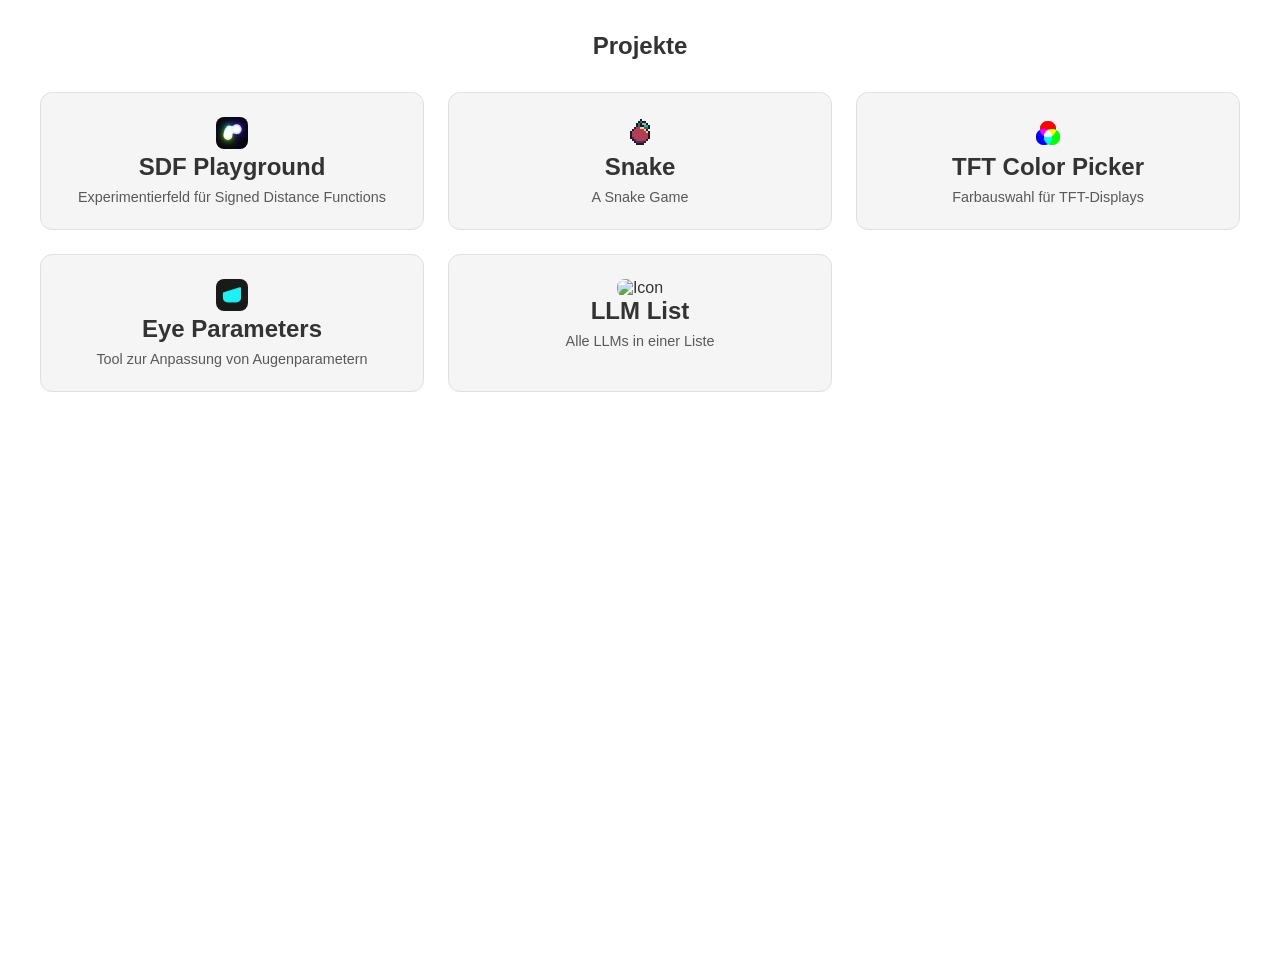
==== index.html @ f5527158 "changed menu order" ====
<!DOCTYPE html>
<html lang="de">

<head>
    <meta charset="UTF-8">
    <meta name="viewport" content="width=device-width, initial-scale=1.0">
    <meta name="color-scheme" content="light dark">
    <link rel="stylesheet" href="../style.css">
    <link rel="icon" type="image/png" href="../icons/sdf.webp" />
    <title>Projekte</title>
</head>

<body>
    <header>
        <h1>Projekte</h1>
    </header>

    <div class="card-container">
        <a href="sdf_playground/" class="project-card">
            <img src="../icons/sdf.webp" alt="Icon">
            <h2>SDF Playground</h2>
            <p>Experimentierfeld für Signed Distance Functions</p>
        </a>

        <a href="snake/" class="project-card">
            <img src="../icons/snake.webp" alt="Icon">
            <h2>Snake</h2>
            <p>A Snake Game</p>
        </a>

        <a href="tft_colorpicker/" class="project-card">
            <img src="../icons/tft.webp" alt="Icon">
            <h2>TFT Color Picker</h2>
            <p>Farbauswahl für TFT-Displays</p>
        </a>

        <a href="eye_params/" class="project-card">
            <img src="../icons/eye.webp" alt="Icon">
            <h2>Eye Parameters</h2>
            <p>Tool zur Anpassung von Augenparametern</p>
        </a>

        <a href="llmlist/" class="project-card">
            <img src="https://www.google.com/s2/favicons?sz=32&domain=chatgpt.com" alt="Icon">
            <h2>LLM List</h2>
            <p>Alle LLMs in einer Liste</p>
        </a>
    </div>

    <footer>
        <p></p>
    </footer>
</body>

</html>
---- style.css ----
:root {
    --bg-color: light-dark(#ffffff, #121212);
    --text-color: light-dark(#333333, #e0e0e0);
    --card-bg: light-dark(#f5f5f5, #1e1e1e);
    --card-border: light-dark(#e0e0e0, #333333);
    --border-color: light-dark(#e0e0e0, #404040);
    --hover-bg: light-dark(#e8e8e8, #2d2d2d);
    --thumb-color: light-dark(#ffffff, #202020);
    --shadow: light-dark(rgba(0, 0, 0, 0.1), rgba(0, 0, 0, 0.3));
}

body {
    background-color: var(--bg-color);
    font-family: 'Segoe UI', Tahoma, Geneva, Verdana, sans-serif;
    color: var(--text-color);
    margin: 0;
    padding: 2rem;
    transition: background-color 0.3s, color 0.3s;
    min-height: 100vh;
    touch-action: manipulation;
}

header {
    text-align: center;
    margin-bottom: 2rem;
}

footer {
    text-align: center;
    margin-top: 3rem;
    opacity: 0.7;
    font-size: 0.9rem;
}

h1 {
    font-size: 1.5em;
    margin-top: 0;
    margin-bottom: 20px;
    text-align: center;
    color: var(--text-color);
}

a {
    color: var(--text-color);
    text-decoration: none;
    border-bottom: 1px solid transparent;
    transition: border-color 0.3s;
}

.container {
    max-width: 100%;
    margin: 0 auto;
    background-color: var(--card-bg);
    padding: 16px;
    border: 1px solid var(--border-color);
    border-radius: 12px;
    box-shadow: 0 10px 20px var(--shadow);
    box-sizing: border-box;
}

.card-container {
    display: grid;
    grid-template-columns: repeat(auto-fit, minmax(300px, 1fr));
    gap: 1.5rem;
    max-width: 1200px;
    margin: 0 auto;
}

@media (width < 1024px) {
    .card-container {
        grid-template-columns: auto auto;
    }
}

@media (max-width: 600px) {
    .card-container {
        grid-template-columns: auto;
    }
}

.project-card {
    background-color: var(--card-bg);
    border: 1px solid var(--card-border);
    border-radius: 12px;
    padding: 1.5rem;
    text-align: center;
    transition: transform 0.2s, box-shadow 0.2s, background-color 0.3s;
    text-decoration: none;
    color: inherit;
    display: block;
}

.project-card:hover {
    transform: translateY(-5px);
    box-shadow: 0 10px 20px var(--shadow);
    background-color: var(--hover-bg);
}

.project-card h2 {
    margin: 0 0 0.5rem;
    font-size: 1.5rem;
}

.project-card p {
    margin: 0;
    opacity: 0.8;
    font-size: 0.9rem;
}

.project-card img {
    border-radius: 8px;
}

input[type="range"] {
    background: var(--border-color);
    min-width: 100px;
    flex: 1;
    height: 8px;
    -webkit-appearance: none;
    appearance: none;
    background: var(--bg-color);
    border-radius: 8px;
    outline: none;
    border: 2px solid var(--border-color);
}

input[type="range"]::-webkit-slider-thumb {
    cursor: pointer;
    touch-action: manipulation;
    -webkit-appearance: none;
    appearance: none;
    width: 20px;
    height: 20px;
    border-radius: 50%;
    background: var(--thumb-color);
    border: 2px solid var(--border-color);
    box-shadow: 2px 2px 5px var(--shadow);
}

input[type="range"]::-moz-range-thumb {
    cursor: pointer;
    touch-action: manipulation;
    -webkit-appearance: none;
    appearance: none;
    width: 20px;
    height: 20px;
    border-radius: 50%;
    background: var(--thumb-color);
    ;
    border: 2px solid var(--border-color);
    box-shadow: 2px 2px 5px var(--shadow);
}

@media (min-width: 600px) {
    .container {
        max-width: 500px;
    }

    canvas {
        max-height: 400px;
    }
}
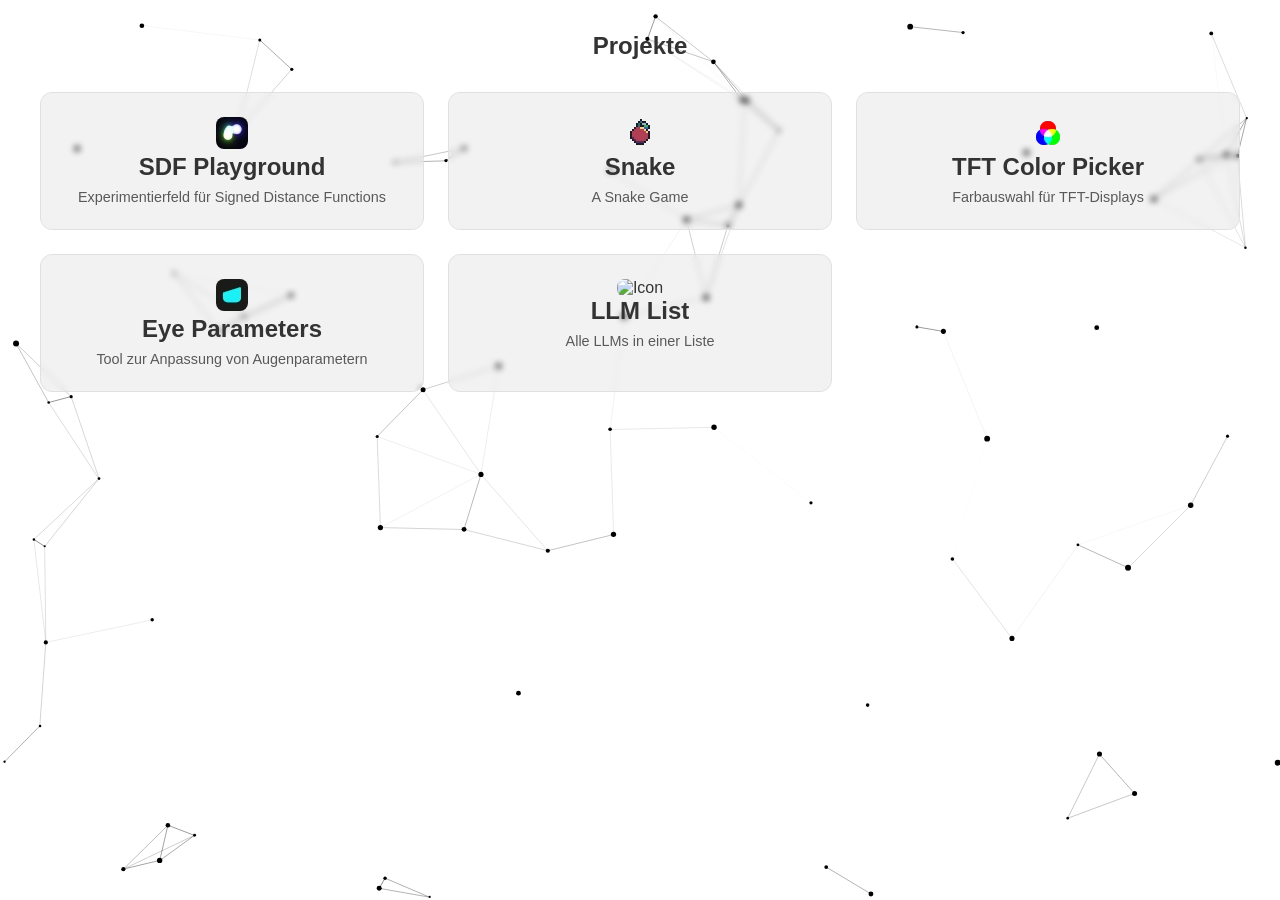
==== commit b813dd4d: "added bg effect" ====
--- a/index.html
+++ b/index.html
@@ -7,14 +7,25 @@
     <meta name="color-scheme" content="light dark">
     <link rel="stylesheet" href="../style.css">
     <link rel="icon" type="image/png" href="../icons/sdf.webp" />
+    <style>
+        #particleCanvas {
+            position: fixed;
+            top: 0;
+            left: 0;
+            width: 100%;
+            height: 100%;
+            z-index: -1;
+            background-color: var(--bg-color);
+        }
+    </style>
     <title>Projekte</title>
 </head>
 
 <body>
+    <canvas id="particleCanvas"></canvas>
     <header>
         <h1>Projekte</h1>
     </header>
-
     <div class="card-container">
         <a href="sdf_playground/" class="project-card">
             <img src="../icons/sdf.webp" alt="Icon">
@@ -50,6 +61,116 @@
     <footer>
         <p></p>
     </footer>
+    <script>
+        const canvas = document.getElementById('particleCanvas');
+        const ctx = canvas.getContext('2d');
+
+        let particleColor = '';
+        let lineColor = '';
+
+        let particles = [];
+        let particleCount = 80; // Anzahl der Partikel (höher = rechenintensiver)
+        let connectionDistance = 128; // Max. Distanz für Linien
+
+        function onMobile() {
+            if (window.matchMedia("(max-width: 1024px)").matches) {
+                particleCount = 30; // Weniger Partikel auf Mobilgeräten
+                /* connectionDistance = 64; */
+            }
+        }
+
+        onMobile();
+
+        // Canvas an Fenstergröße anpassen
+        function resize() {
+            canvas.width = window.innerWidth;
+            canvas.height = window.innerHeight;
+            onMobile();
+        }
+
+        window.addEventListener('resize', resize);
+        resize();
+
+        function updateColor() {
+            particleColor = getComputedStyle(document.body).getPropertyValue('--particle-color').trim();
+        }
+
+        updateColor();
+
+        const colorSchemeMQL = window.matchMedia('(prefers-color-scheme: dark)');
+        colorSchemeMQL.addEventListener('change', updateColor);
+
+        class Particle {
+            constructor() {
+                this.reset();
+            }
+
+            reset() {
+                this.x = Math.random() * canvas.width;
+                this.y = Math.random() * canvas.height;
+                this.vx = (Math.random() - 0.5) * 0.5; // Geschwindigkeit X
+                this.vy = (Math.random() - 0.5) * 0.5; // Geschwindigkeit Y
+                this.size = Math.random() * 2 + 1;
+            }
+
+            update() {
+                this.x += this.vx;
+                this.y += this.vy;
+
+                // Wenn Partikel Rand verlässt, auf der anderen Seite wieder rein
+                if (this.x < 0 || this.x > canvas.width) this.vx *= -1;
+                if (this.y < 0 || this.y > canvas.height) this.vy *= -1;
+            }
+
+            draw() {
+                ctx.beginPath();
+                ctx.arc(this.x, this.y, this.size, 0, Math.PI * 2);
+                ctx.fillStyle = particleColor;
+                ctx.fill();
+            }
+        }
+
+        // Initialisierung
+        function init() {
+            particles = [];
+            for (let i = 0; i < particleCount; i++) {
+                particles.push(new Particle());
+            }
+        }
+
+        function animate() {
+            ctx.clearRect(0, 0, canvas.width, canvas.height);
+
+            for (let i = 0; i < particles.length; i++) {
+                particles[i].update();
+
+                // Linien zwischen Partikeln zeichnen
+                for (let j = i + 1; j < particles.length; j++) {
+                    const dx = particles[i].x - particles[j].x;
+                    const dy = particles[i].y - particles[j].y;
+                    const distance = Math.sqrt(dx * dx + dy * dy);
+
+                    if (distance < connectionDistance) {
+                        ctx.beginPath();
+                        /* ctx.strokeStyle = `rgba(255, 255, 255, ${1 - distance / connectionDistance})`; */
+                        ctx.strokeStyle = particleColor;
+                        ctx.globalAlpha = (1 - distance / connectionDistance);
+                        particleColor[3] = `${1 - distance / connectionDistance})`;
+                        ctx.lineWidth = 0.5;
+                        ctx.moveTo(particles[i].x, particles[i].y);
+                        ctx.lineTo(particles[j].x, particles[j].y);
+                        ctx.stroke();
+                    }
+                }
+                ctx.globalAlpha = 1.0;
+                particles[i].draw();
+            }
+            requestAnimationFrame(animate);
+        }
+
+        init();
+        animate();
+    </script>
 </body>
 
 </html>
--- a/style.css
+++ b/style.css
@@ -1,12 +1,13 @@
 :root {
     --bg-color: light-dark(#ffffff, #121212);
     --text-color: light-dark(#333333, #e0e0e0);
-    --card-bg: light-dark(#f5f5f5, #1e1e1e);
+    --card-bg: light-dark(rgba(0, 0, 0, 0.05), rgba(255, 255, 255, 0.05));
     --card-border: light-dark(#e0e0e0, #333333);
     --border-color: light-dark(#e0e0e0, #404040);
     --hover-bg: light-dark(#e8e8e8, #2d2d2d);
     --thumb-color: light-dark(#ffffff, #202020);
     --shadow: light-dark(rgba(0, 0, 0, 0.1), rgba(0, 0, 0, 0.3));
+    --particle-color: light-dark(rgba(80, 80, 80, 1.0), rgba(150, 150, 150, 1.0));
 }
 
 body {
@@ -16,7 +17,6 @@
     margin: 0;
     padding: 2rem;
     transition: background-color 0.3s, color 0.3s;
-    min-height: 100vh;
     touch-action: manipulation;
 }
 
@@ -88,6 +88,8 @@
     text-decoration: none;
     color: inherit;
     display: block;
+    backdrop-filter: blur(3px);
+    -webkit-backdrop-filter: blur(3px);
 }
 
 .project-card:hover {
@@ -156,7 +158,7 @@
         max-width: 500px;
     }
 
-    canvas {
+    .cv {
         max-height: 400px;
     }
 }
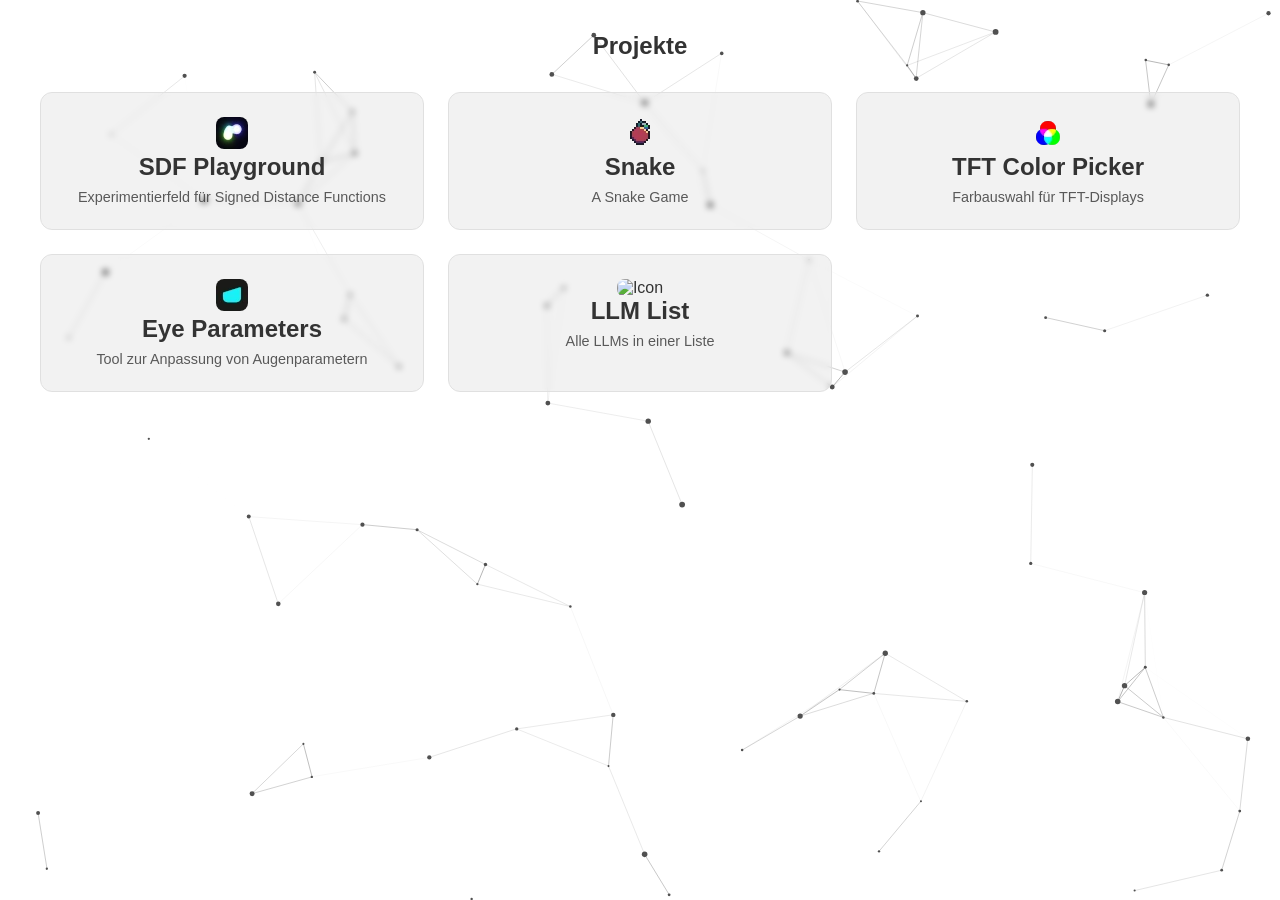
==== commit 19a618a8: "added some accessibility support" ====
--- a/index.html
+++ b/index.html
@@ -65,6 +65,9 @@
         const canvas = document.getElementById('particleCanvas');
         const ctx = canvas.getContext('2d');
 
+        let animationId;
+        const motionMQL = window.matchMedia('(prefers-reduced-motion: reduce)');
+
         let particleColor = '';
         let lineColor = '';
 
@@ -72,33 +75,7 @@
         let particleCount = 80; // Anzahl der Partikel (höher = rechenintensiver)
         let connectionDistance = 128; // Max. Distanz für Linien
 
-        function onMobile() {
-            if (window.matchMedia("(max-width: 1024px)").matches) {
-                particleCount = 30; // Weniger Partikel auf Mobilgeräten
-                /* connectionDistance = 64; */
-            }
-        }
-
-        onMobile();
-
-        // Canvas an Fenstergröße anpassen
-        function resize() {
-            canvas.width = window.innerWidth;
-            canvas.height = window.innerHeight;
-            onMobile();
-        }
-
-        window.addEventListener('resize', resize);
-        resize();
-
-        function updateColor() {
-            particleColor = getComputedStyle(document.body).getPropertyValue('--particle-color').trim();
-        }
-
-        updateColor();
-
         const colorSchemeMQL = window.matchMedia('(prefers-color-scheme: dark)');
-        colorSchemeMQL.addEventListener('change', updateColor);
 
         class Particle {
             constructor() {
@@ -138,7 +115,39 @@
             }
         }
 
+        // Canvas an Fenstergröße anpassen
+        function resize() {
+            canvas.width = window.innerWidth;
+            canvas.height = window.innerHeight;
+            onMobile();
+            if (motionMQL.matches) {
+                animate();
+            }
+        }
+
+        window.addEventListener('resize', resize);
+
+        function onMobile() {
+            if (window.matchMedia("(max-width: 1024px)").matches) {
+                particleCount = 30; // Weniger Partikel auf Mobilgeräten
+                /* connectionDistance = 64; */
+            }
+        }
+
+        function updateColor() {
+            if (colorSchemeMQL.matches) {
+                particleColor = '#969696';
+            } else
+                particleColor = '#505050';
+            /* particleColor = getComputedStyle(document.body).getPropertyValue('--particle-color').trim(); */
+        }
+
+        colorSchemeMQL.addEventListener('change', updateColor);
+
+        motionMQL.addEventListener('change', animate);
+
         function animate() {
+
             ctx.clearRect(0, 0, canvas.width, canvas.height);
 
             for (let i = 0; i < particles.length; i++) {
@@ -152,10 +161,8 @@
 
                     if (distance < connectionDistance) {
                         ctx.beginPath();
-                        /* ctx.strokeStyle = `rgba(255, 255, 255, ${1 - distance / connectionDistance})`; */
                         ctx.strokeStyle = particleColor;
                         ctx.globalAlpha = (1 - distance / connectionDistance);
-                        particleColor[3] = `${1 - distance / connectionDistance})`;
                         ctx.lineWidth = 0.5;
                         ctx.moveTo(particles[i].x, particles[i].y);
                         ctx.lineTo(particles[j].x, particles[j].y);
@@ -165,9 +172,18 @@
                 ctx.globalAlpha = 1.0;
                 particles[i].draw();
             }
+
+            if (motionMQL.matches) {
+                cancelAnimationFrame(animationId);
+                return;
+            }
+
             requestAnimationFrame(animate);
         }
 
+        resize();
+        onMobile();
+        updateColor();
         init();
         animate();
     </script>
--- a/style.css
+++ b/style.css
@@ -2,6 +2,7 @@
     --bg-color: light-dark(#ffffff, #121212);
     --text-color: light-dark(#333333, #e0e0e0);
     --card-bg: light-dark(rgba(0, 0, 0, 0.05), rgba(255, 255, 255, 0.05));
+    --card-bg-solid: light-dark(#f5f5f5, #1e1e1e);
     --card-border: light-dark(#e0e0e0, #333333);
     --border-color: light-dark(#e0e0e0, #404040);
     --hover-bg: light-dark(#e8e8e8, #2d2d2d);
@@ -64,18 +65,6 @@
     gap: 1.5rem;
     max-width: 1200px;
     margin: 0 auto;
-}
-
-@media (width < 1024px) {
-    .card-container {
-        grid-template-columns: auto auto;
-    }
-}
-
-@media (max-width: 600px) {
-    .card-container {
-        grid-template-columns: auto;
-    }
 }
 
 .project-card {
@@ -153,6 +142,18 @@
     box-shadow: 2px 2px 5px var(--shadow);
 }
 
+@media (max-width: 1024px) {
+    .card-container {
+        grid-template-columns: auto auto;
+    }
+}
+
+@media (max-width: 600px) {
+    .card-container {
+        grid-template-columns: auto;
+    }
+}
+
 @media (min-width: 600px) {
     .container {
         max-width: 500px;
@@ -161,4 +162,12 @@
     .cv {
         max-height: 400px;
     }
+}
+
+@media (prefers-reduced-transparency: reduce) {
+  .project-card {
+    background-color: var(--card-bg-solid) !important;
+    backdrop-filter: none !important;
+    -webkit-backdrop-filter: none !important;
+  }
 }
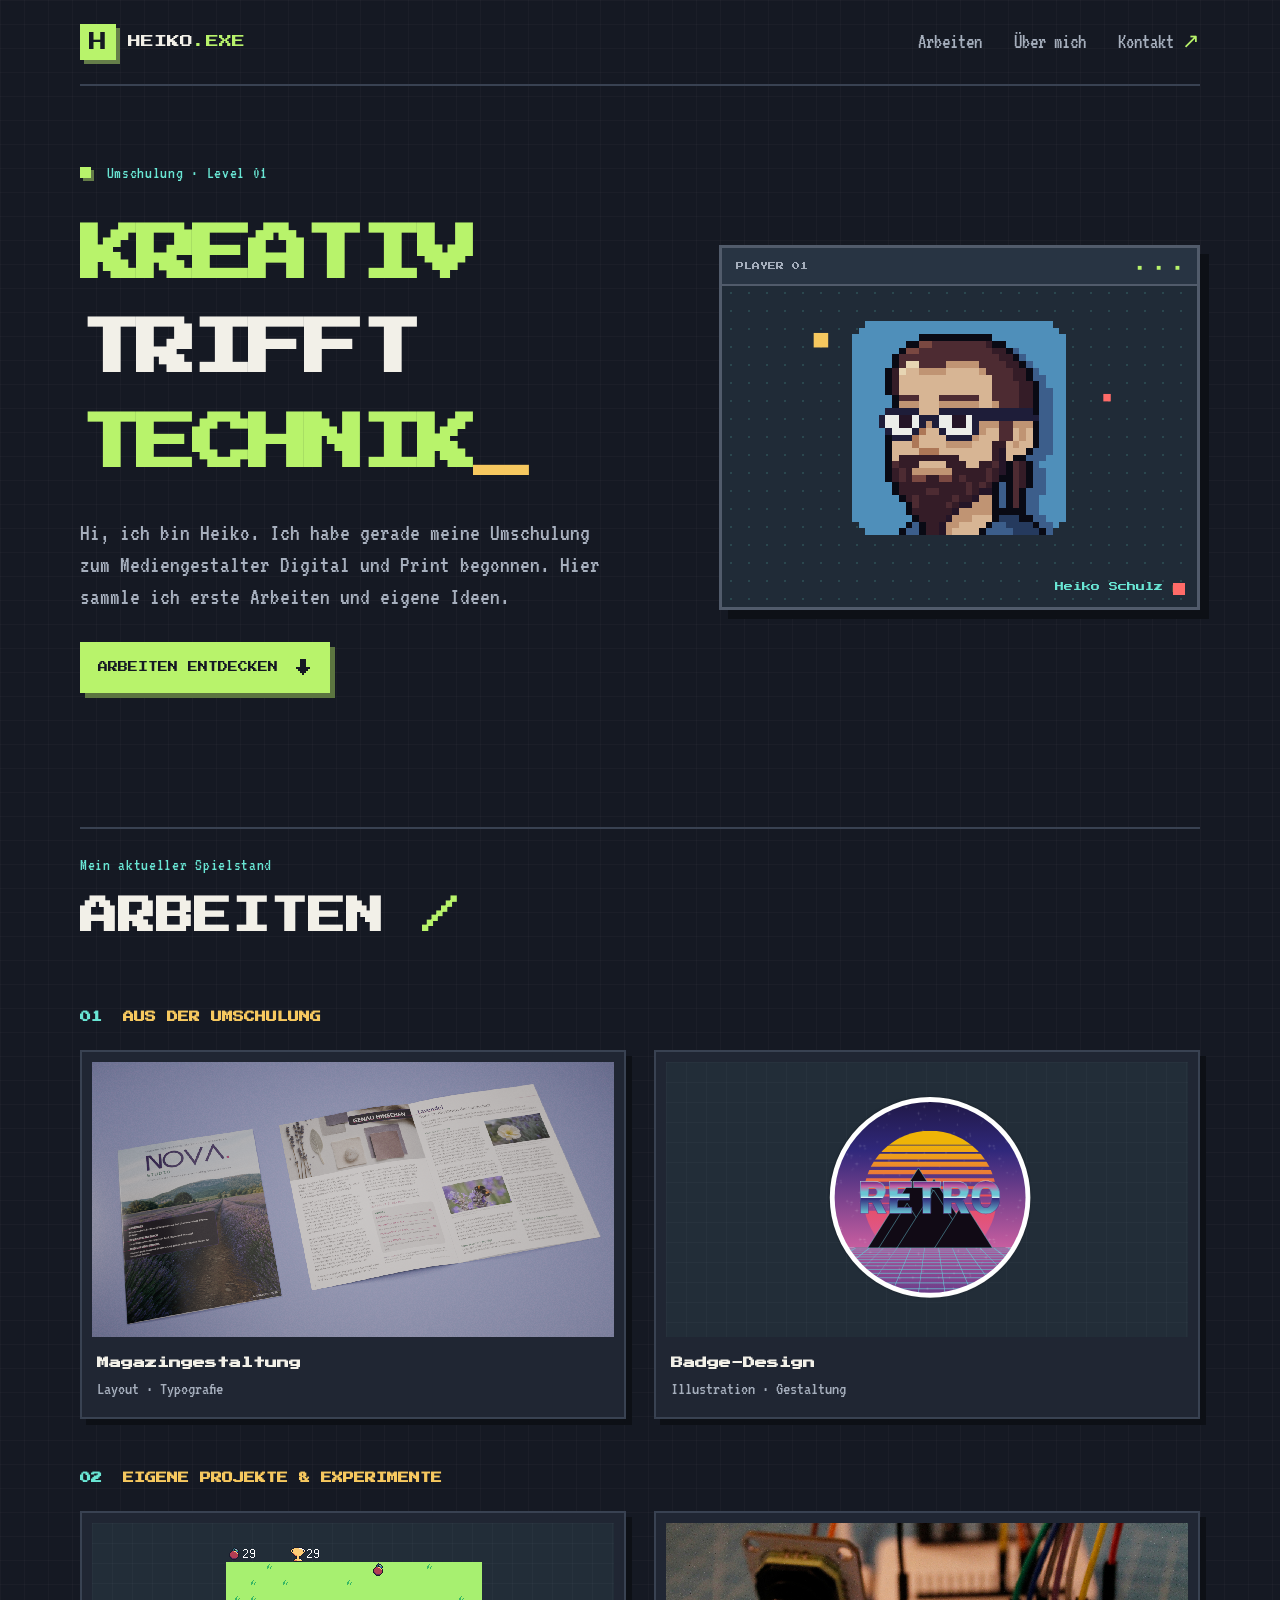
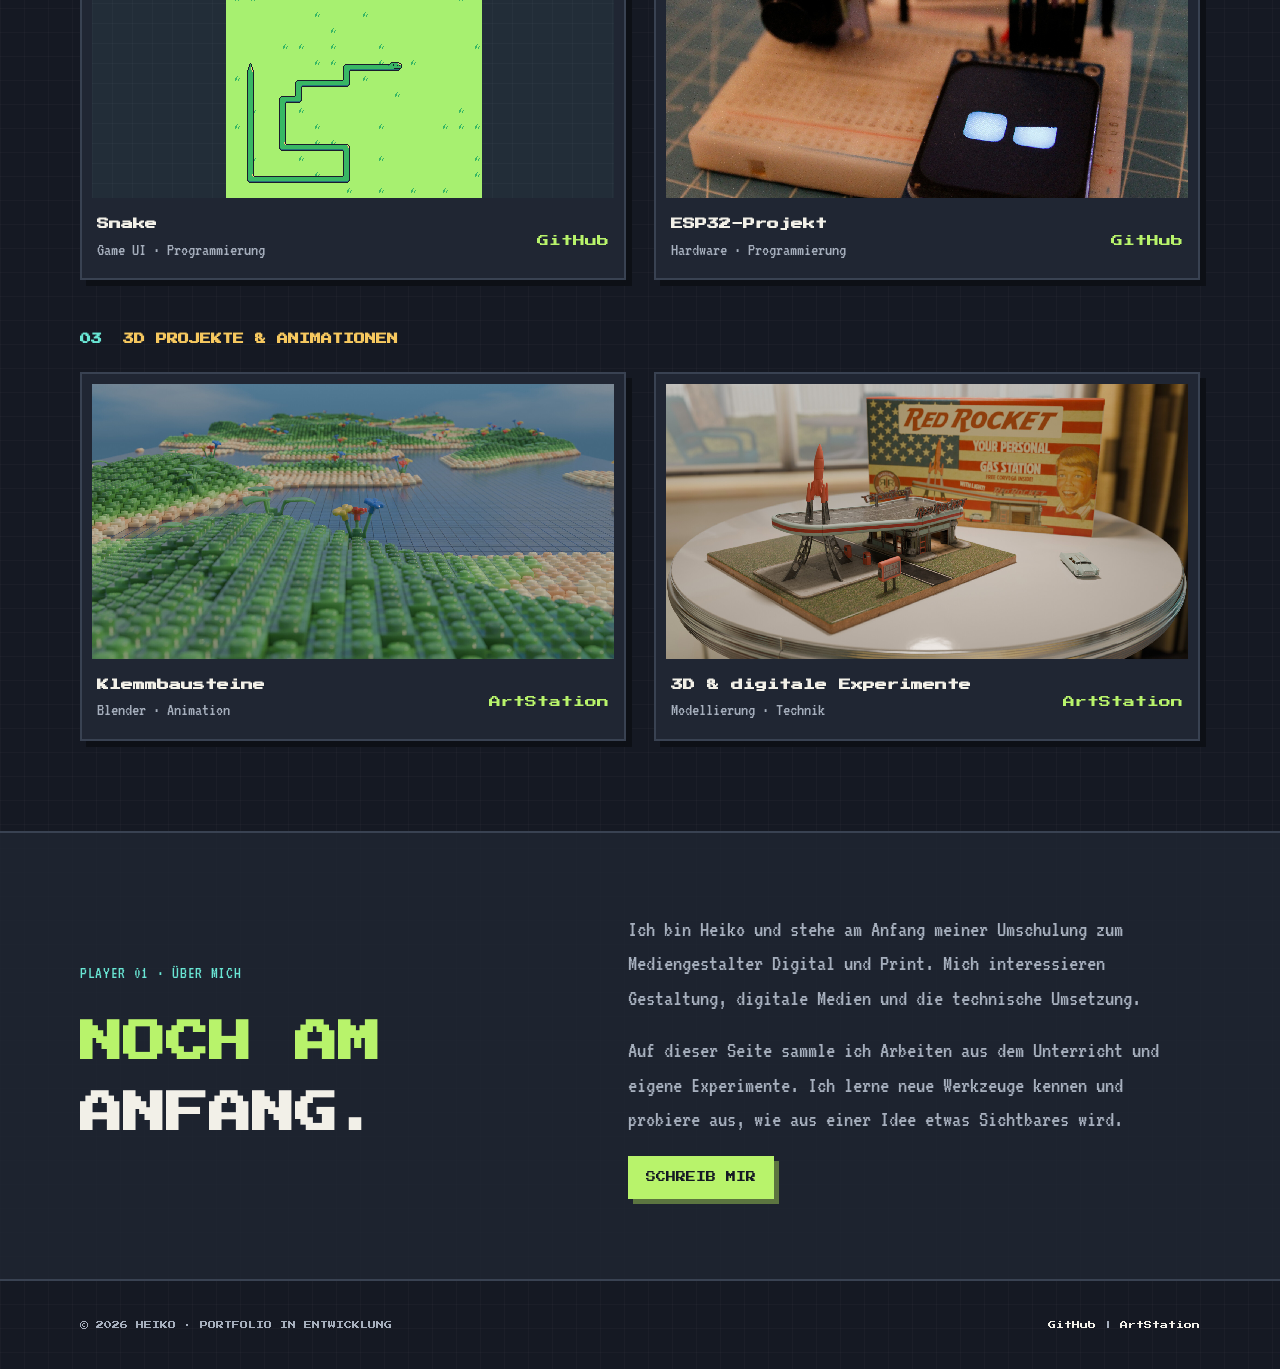
==== commit b2ca79d1: "added Portfolio, moved projects" ====
--- a/index.html
+++ b/index.html
@@ -1,192 +1,174 @@
-<!DOCTYPE html>
-<html lang="de">
-
-<head>
-    <meta charset="UTF-8">
-    <meta name="viewport" content="width=device-width, initial-scale=1.0">
-    <meta name="color-scheme" content="light dark">
-    <link rel="stylesheet" href="../style.css">
-    <link rel="icon" type="image/png" href="../icons/sdf.webp" />
-    <style>
-        #particleCanvas {
-            position: fixed;
-            top: 0;
-            left: 0;
-            width: 100%;
-            height: 100%;
-            z-index: -1;
-            background-color: var(--bg-color);
-        }
-    </style>
-    <title>Projekte</title>
-</head>
-
-<body>
-    <canvas id="particleCanvas"></canvas>
-    <header>
-        <h1>Projekte</h1>
-    </header>
-    <div class="card-container">
-        <a href="sdf_playground/" class="project-card">
-            <img src="../icons/sdf.webp" alt="Icon">
-            <h2>SDF Playground</h2>
-            <p>Experimentierfeld für Signed Distance Functions</p>
-        </a>
-
-        <a href="snake/" class="project-card">
-            <img src="../icons/snake.webp" alt="Icon">
-            <h2>Snake</h2>
-            <p>A Snake Game</p>
-        </a>
-
-        <a href="tft_colorpicker/" class="project-card">
-            <img src="../icons/tft.webp" alt="Icon">
-            <h2>TFT Color Picker</h2>
-            <p>Farbauswahl für TFT-Displays</p>
-        </a>
-
-        <a href="eye_params/" class="project-card">
-            <img src="../icons/eye.webp" alt="Icon">
-            <h2>Eye Parameters</h2>
-            <p>Tool zur Anpassung von Augenparametern</p>
-        </a>
-
-        <a href="llmlist/" class="project-card">
-            <img src="https://www.google.com/s2/favicons?sz=32&domain=chatgpt.com" alt="Icon">
-            <h2>LLM List</h2>
-            <p>Alle LLMs in einer Liste</p>
-        </a>
-    </div>
-
-    <footer>
-        <p></p>
-    </footer>
-    <script>
-        const canvas = document.getElementById('particleCanvas');
-        const ctx = canvas.getContext('2d');
-
-        let animationId;
-        const motionMQL = window.matchMedia('(prefers-reduced-motion: reduce)');
-
-        let particleColor = '';
-        let lineColor = '';
-
-        let particles = [];
-        let particleCount = 80; // Anzahl der Partikel (höher = rechenintensiver)
-        let connectionDistance = 128; // Max. Distanz für Linien
-
-        const colorSchemeMQL = window.matchMedia('(prefers-color-scheme: dark)');
-
-        class Particle {
-            constructor() {
-                this.reset();
-            }
-
-            reset() {
-                this.x = Math.random() * canvas.width;
-                this.y = Math.random() * canvas.height;
-                this.vx = (Math.random() - 0.5) * 0.5; // Geschwindigkeit X
-                this.vy = (Math.random() - 0.5) * 0.5; // Geschwindigkeit Y
-                this.size = Math.random() * 2 + 1;
-            }
-
-            update() {
-                this.x += this.vx;
-                this.y += this.vy;
-
-                // Wenn Partikel Rand verlässt, auf der anderen Seite wieder rein
-                if (this.x < 0 || this.x > canvas.width) this.vx *= -1;
-                if (this.y < 0 || this.y > canvas.height) this.vy *= -1;
-            }
-
-            draw() {
-                ctx.beginPath();
-                ctx.arc(this.x, this.y, this.size, 0, Math.PI * 2);
-                ctx.fillStyle = particleColor;
-                ctx.fill();
-            }
-        }
-
-        // Initialisierung
-        function init() {
-            particles = [];
-            for (let i = 0; i < particleCount; i++) {
-                particles.push(new Particle());
-            }
-        }
-
-        // Canvas an Fenstergröße anpassen
-        function resize() {
-            canvas.width = window.innerWidth;
-            canvas.height = window.innerHeight;
-            onMobile();
-            if (motionMQL.matches) {
-                animate();
-            }
-        }
-
-        window.addEventListener('resize', resize);
-
-        function onMobile() {
-            if (window.matchMedia("(max-width: 1024px)").matches) {
-                particleCount = 30; // Weniger Partikel auf Mobilgeräten
-                /* connectionDistance = 64; */
-            }
-        }
-
-        function updateColor() {
-            if (colorSchemeMQL.matches) {
-                particleColor = '#969696';
-            } else
-                particleColor = '#505050';
-            /* particleColor = getComputedStyle(document.body).getPropertyValue('--particle-color').trim(); */
-        }
-
-        colorSchemeMQL.addEventListener('change', updateColor);
-
-        motionMQL.addEventListener('change', animate);
-
-        function animate() {
-
-            ctx.clearRect(0, 0, canvas.width, canvas.height);
-
-            for (let i = 0; i < particles.length; i++) {
-                particles[i].update();
-
-                // Linien zwischen Partikeln zeichnen
-                for (let j = i + 1; j < particles.length; j++) {
-                    const dx = particles[i].x - particles[j].x;
-                    const dy = particles[i].y - particles[j].y;
-                    const distance = Math.sqrt(dx * dx + dy * dy);
-
-                    if (distance < connectionDistance) {
-                        ctx.beginPath();
-                        ctx.strokeStyle = particleColor;
-                        ctx.globalAlpha = (1 - distance / connectionDistance);
-                        ctx.lineWidth = 0.5;
-                        ctx.moveTo(particles[i].x, particles[i].y);
-                        ctx.lineTo(particles[j].x, particles[j].y);
-                        ctx.stroke();
-                    }
-                }
-                ctx.globalAlpha = 1.0;
-                particles[i].draw();
-            }
-
-            if (motionMQL.matches) {
-                cancelAnimationFrame(animationId);
-                return;
-            }
-
-            requestAnimationFrame(animate);
-        }
-
-        resize();
-        onMobile();
-        updateColor();
-        init();
-        animate();
-    </script>
-</body>
-
+<!doctype html>
+<html lang="de">
+
+<head>
+    <meta charset="utf-8">
+    <meta name="viewport" content="width=device-width, initial-scale=1">
+    <meta name="theme-color" content="#151923">
+    <meta name="description"
+        content="Heikos Portfolio mit ersten Arbeiten aus der Umschulung zum Mediengestalter und persönlichen Projekten. Gestaltung trifft Technik im Pixelart-Stil.">
+    <title>Heiko — Pixel Portfolio</title>
+    <link rel="stylesheet" href="style.css">
+    <link rel="preconnect" href="https://fonts.googleapis.com">
+    <link rel="preconnect" href="https://fonts.gstatic.com" crossorigin>
+    <link href="https://fonts.googleapis.com/css2?family=Press+Start+2P&family=VT323&display=swap" rel="stylesheet">
+</head>
+
+<body>
+    <header class="site-header">
+        <a class="logo" href="#start" aria-label="Heiko, zum Anfang">
+            <span class="logo-mark" aria-hidden="true">H</span>
+            <span>HEIKO<span class="logo-suffix">.EXE</span></span>
+        </a>
+        <nav class="main-nav" aria-label="Hauptnavigation">
+            <a href="#arbeiten">Arbeiten</a>
+            <a href="#ueber-mich">Über mich</a>
+            <a href="#kontakt">Kontakt <span aria-hidden="true">↗</span></a>
+        </nav>
+    </header>
+
+    <main id="start">
+        <section class="hero wrap">
+            <div class="hero-copy">
+                <p class="eyebrow"><span class="status-dot"></span> Umschulung · Level 01</p>
+                <h1>KREATIV<br><span>TRIFFT</span><br>TECHNIK<span class="cursor">_</span></h1>
+                <p class="hero-intro">Hi, ich bin Heiko. Ich habe gerade meine Umschulung zum Mediengestalter Digital
+                    und Print begonnen. Hier sammle ich erste Arbeiten und eigene Ideen.</p>
+                <a class="button-pixel" href="#arbeiten">ARBEITEN ENTDECKEN <span aria-hidden="true">↓</span></a>
+            </div>
+            <div class="hero-art" aria-label="Pixelgrafik mit einem kleinen grünen Charakter vor einem Retro-Computer"
+                role="img">
+                <div class="screen-top"><span>PLAYER 01</span><span>■ ■ ■</span></div>
+
+                <img src="images/mepix.png">
+                <p class="hero-art-caption">Heiko Schulz <span>▮</span></p>
+                <span class="pixel-spark spark-one" aria-hidden="true">■</span>
+                <span class="pixel-spark spark-two" aria-hidden="true">▪</span>
+            </div>
+        </section>
+
+        <section class="work-section wrap" id="arbeiten">
+            <div class="section-title">
+                <p class="eyebrow">Mein aktueller Spielstand</p>
+                <h2>ARBEITEN<span class="title-mark"> /</span></h2>
+            </div>
+
+            <h3 class="group-label"><span>01</span> AUS DER UMSCHULUNG</h3>
+            <div class="project-grid school-projects">
+                <article class="project-card">
+                    <div class="project-image magazine-image">
+                        <img src="images/mg/Magazine.png" alt="Einblick in die Gestaltung eines Magazins"
+                            loading="lazy">
+                    </div>
+                    <div class="project-info">
+                        <div>
+                            <h4>Magazingestaltung</h4>
+                            <p>Layout · Typografie</p>
+                        </div>
+                        <!-- <span class="pixel-arrow" aria-hidden="true">↗</span> -->
+                    </div>
+                </article>
+                <article class="project-card">
+                    <div class="project-image badge-image pixel-preview">
+                        <img src="images/mg/Badge.svg" alt="Gestalteter Badge mit Bergmotiv" loading="lazy">
+                    </div>
+                    <div class="project-info">
+                        <div>
+                            <h4>Badge-Design</h4>
+                            <p>Illustration · Gestaltung</p>
+                        </div><!-- <span class="pixel-arrow" aria-hidden="true">↗</span> -->
+                    </div>
+                </article>
+            </div>
+
+            <h3 class="group-label personal-label"><span>02</span> EIGENE PROJEKTE & EXPERIMENTE</h3>
+            <div class="project-grid personal-projects">
+                <article class="project-card">
+                    <div class="project-image pixel-preview snake-preview"
+                        aria-label="Pixelgrafik einer Schlange und eines Apfels">
+                        <img src="/images/tech/SnakeGD.png">
+                    </div>
+                    <div class="project-info">
+                        <div>
+                            <h4>Snake</h4>
+                            <p>Game UI · Programmierung</p>
+                        </div>
+                        <span class="pixel-arrow" aria-hidden="true"><a href="https://github.com/HS-Studio/">GitHub</a></span>
+                    </div>
+                </article>
+
+                <article class="project-card">
+                    <div class="project-image pixel-preview hardware-preview"
+                        aria-label="Pixelgrafik eines Mikrocontroller-Boards">
+                        <img src="/images/tech/DesktopBuddy.jpg">
+                    </div>
+                    <div class="project-info">
+                        <div>
+                            <h4>ESP32-Projekt</h4>
+                            <p>Hardware · Programmierung</p>
+                        </div><span class="pixel-arrow" aria-hidden="true"><a href="https://github.com/HS-Studio/">GitHub</a></span>
+                    </div>
+                </article>
+
+
+
+            </div>
+            <h3 class="group-label personal-label"><span>03</span> 3D PROJEKTE & ANIMATIONEN</h3>
+            <div class="project-grid personal-projects">
+                <article class="project-card">
+                    <div class="project-image pixel-preview desktop-preview"
+                        aria-label="Abstrakte Vorschau einer Desktop-Oberfläche">
+                    <img src="/images/3D/klemmbausteine.jpg">
+                    </div>
+                    <div class="project-info">
+                        <div>
+                            <h4>Klemmbausteine</h4>
+                            <p>Blender · Animation</p>
+                        </div>
+                        <span class="pixel-arrow" aria-hidden="true"><a href="https://www.artstation.com/heiko-schulz">ArtStation</a></span>
+                    </div>
+                </article>
+
+                <article class="project-card">
+                    <div class="project-image pixel-preview cube-preview" aria-label="Pixelgrafik aus drei Würfeln">
+                    <img src="/images/3D/RedRrocket.jpg">
+                    </div>
+                    <div class="project-info">
+                        <div>
+                            <h4>3D & digitale Experimente</h4>
+                            <p>Modellierung · Technik</p>
+                        </div>
+                        <span class="pixel-arrow" aria-hidden="true"><a href="https://www.artstation.com/heiko-schulz">ArtStation</a></span>
+                    </div>
+                </article>
+            </div>
+        </section>
+
+        <section class="about-section" id="ueber-mich">
+            <div class="wrap about-layout">
+                <div class="about-heading">
+                    <p class="eyebrow">PLAYER 01 · ÜBER MICH</p>
+                    <h2>NOCH AM<br><span>ANFANG.</span></h2>
+                </div>
+                <div class="about-copy">
+                    <p>Ich bin Heiko und stehe am Anfang meiner Umschulung zum Mediengestalter Digital und Print. Mich
+                        interessieren Gestaltung, digitale Medien und die technische Umsetzung.</p>
+                    <p>Auf dieser Seite sammle ich Arbeiten aus dem Unterricht und eigene Experimente. Ich lerne neue
+                        Werkzeuge kennen und probiere aus, wie aus einer Idee etwas Sichtbares wird.</p>
+                    <a class="button-pixel" href="mailto:heiko-schulz@live.de">SCHREIB MIR</a>
+                </div>
+            </div>
+        </section>
+    </main>
+
+    <footer class="site-footer wrap" id="kontakt">
+        <p>© 2026 HEIKO · PORTFOLIO IN ENTWICKLUNG</p>
+        <div>
+            <a href="https://github.com/HS-Studio/">GitHub</a>
+            <span> | </span>
+            <a href="https://www.artstation.com/heiko-schulz">ArtStation</a>
+        </div>
+    </footer>
+</body>
+
 </html>
--- a/style.css
+++ b/style.css
@@ -1,173 +1,726 @@
-:root {
-    --bg-color: light-dark(#ffffff, #121212);
-    --text-color: light-dark(#333333, #e0e0e0);
-    --card-bg: light-dark(rgba(0, 0, 0, 0.05), rgba(255, 255, 255, 0.05));
-    --card-bg-solid: light-dark(#f5f5f5, #1e1e1e);
-    --card-border: light-dark(#e0e0e0, #333333);
-    --border-color: light-dark(#e0e0e0, #404040);
-    --hover-bg: light-dark(#e8e8e8, #2d2d2d);
-    --thumb-color: light-dark(#ffffff, #202020);
-    --shadow: light-dark(rgba(0, 0, 0, 0.1), rgba(0, 0, 0, 0.3));
-    --particle-color: light-dark(rgba(80, 80, 80, 1.0), rgba(150, 150, 150, 1.0));
-}
-
-body {
-    background-color: var(--bg-color);
-    font-family: 'Segoe UI', Tahoma, Geneva, Verdana, sans-serif;
-    color: var(--text-color);
-    margin: 0;
-    padding: 2rem;
-    transition: background-color 0.3s, color 0.3s;
-    touch-action: manipulation;
-}
-
-header {
-    text-align: center;
-    margin-bottom: 2rem;
-}
-
-footer {
-    text-align: center;
-    margin-top: 3rem;
-    opacity: 0.7;
-    font-size: 0.9rem;
-}
-
-h1 {
-    font-size: 1.5em;
-    margin-top: 0;
-    margin-bottom: 20px;
-    text-align: center;
-    color: var(--text-color);
-}
-
-a {
-    color: var(--text-color);
-    text-decoration: none;
-    border-bottom: 1px solid transparent;
-    transition: border-color 0.3s;
-}
-
-.container {
-    max-width: 100%;
-    margin: 0 auto;
-    background-color: var(--card-bg);
-    padding: 16px;
-    border: 1px solid var(--border-color);
-    border-radius: 12px;
-    box-shadow: 0 10px 20px var(--shadow);
-    box-sizing: border-box;
-}
-
-.card-container {
-    display: grid;
-    grid-template-columns: repeat(auto-fit, minmax(300px, 1fr));
-    gap: 1.5rem;
-    max-width: 1200px;
-    margin: 0 auto;
-}
-
-.project-card {
-    background-color: var(--card-bg);
-    border: 1px solid var(--card-border);
-    border-radius: 12px;
-    padding: 1.5rem;
-    text-align: center;
-    transition: transform 0.2s, box-shadow 0.2s, background-color 0.3s;
-    text-decoration: none;
-    color: inherit;
-    display: block;
-    backdrop-filter: blur(3px);
-    -webkit-backdrop-filter: blur(3px);
-}
-
-.project-card:hover {
-    transform: translateY(-5px);
-    box-shadow: 0 10px 20px var(--shadow);
-    background-color: var(--hover-bg);
-}
-
-.project-card h2 {
-    margin: 0 0 0.5rem;
-    font-size: 1.5rem;
-}
-
-.project-card p {
-    margin: 0;
-    opacity: 0.8;
-    font-size: 0.9rem;
-}
-
-.project-card img {
-    border-radius: 8px;
-}
-
-input[type="range"] {
-    background: var(--border-color);
-    min-width: 100px;
-    flex: 1;
-    height: 8px;
-    -webkit-appearance: none;
-    appearance: none;
-    background: var(--bg-color);
-    border-radius: 8px;
-    outline: none;
-    border: 2px solid var(--border-color);
-}
-
-input[type="range"]::-webkit-slider-thumb {
-    cursor: pointer;
-    touch-action: manipulation;
-    -webkit-appearance: none;
-    appearance: none;
-    width: 20px;
-    height: 20px;
-    border-radius: 50%;
-    background: var(--thumb-color);
-    border: 2px solid var(--border-color);
-    box-shadow: 2px 2px 5px var(--shadow);
-}
-
-input[type="range"]::-moz-range-thumb {
-    cursor: pointer;
-    touch-action: manipulation;
-    -webkit-appearance: none;
-    appearance: none;
-    width: 20px;
-    height: 20px;
-    border-radius: 50%;
-    background: var(--thumb-color);
-    ;
-    border: 2px solid var(--border-color);
-    box-shadow: 2px 2px 5px var(--shadow);
-}
-
-@media (max-width: 1024px) {
-    .card-container {
-        grid-template-columns: auto auto;
-    }
-}
-
-@media (max-width: 600px) {
-    .card-container {
-        grid-template-columns: auto;
-    }
-}
-
-@media (min-width: 600px) {
-    .container {
-        max-width: 500px;
-    }
-
-    .cv {
-        max-height: 400px;
-    }
-}
-
-@media (prefers-reduced-transparency: reduce) {
-  .project-card {
-    background-color: var(--card-bg-solid) !important;
-    backdrop-filter: none !important;
-    -webkit-backdrop-filter: none !important;
-  }
+:root {
+    color-scheme: dark;
+    --bg: #151923;
+    --surface: #202633;
+    --surface-light: #293241;
+    --ink: #f2f0e8;
+    --muted: #a6afbd;
+    --green: #b8f36b;
+    --cyan: #69e6d4;
+    --yellow: #f6c85f;
+    --pink: #ff6b68;
+    --pixel-font: "Press Start 2P", "Courier New", monospace;
+    --body-font: "VT323", "Courier New", monospace;
+    --grid-bg: linear-gradient(rgba(255, 255, 255, .025) 1px, transparent 1px), linear-gradient(90deg, rgba(255, 255, 255, .025) 1px, transparent 1px);
+}
+
+* {
+    box-sizing: border-box;
+}
+
+html {
+    scroll-behavior: smooth;
+}
+
+body {
+    margin: 0;
+    background-color: var(--bg);
+    background-image: var(--grid-bg);
+    background-size: 24px 24px;
+    color: var(--ink);
+    font-family: var(--body-font);
+    font-size: 21px;
+    line-height: 1.35;
+}
+
+a {
+    color: inherit;
+    text-decoration: none;
+}
+
+.wrap {
+    width: min(1120px, calc(100% - 56px));
+    margin-inline: auto;
+}
+
+.site-header {
+    width: min(1120px, calc(100% - 56px));
+    min-height: 86px;
+    margin: 0 auto;
+    display: flex;
+    align-items: center;
+    justify-content: space-between;
+    border-bottom: 2px solid #394252;
+}
+
+.logo {
+    display: inline-flex;
+    align-items: center;
+    gap: 12px;
+    font-family: var(--pixel-font);
+    font-size: 13px;
+}
+
+.logo-mark {
+    width: 36px;
+    height: 36px;
+    display: grid;
+    place-items: center;
+    background: var(--green);
+    color: var(--bg);
+    font-size: 18px;
+    box-shadow: 4px 4px 0 #657e49;
+}
+
+.logo-suffix {
+    color: var(--green);
+}
+
+.main-nav {
+    display: flex;
+    gap: 32px;
+    color: var(--muted);
+}
+
+.main-nav a {
+    transition: color .15s, transform .15s;
+}
+
+.main-nav a:hover {
+    color: var(--green);
+    transform: translateY(-2px);
+}
+
+.main-nav a span {
+    color: var(--green);
+}
+
+.hero {
+    min-height: 590px;
+    padding-block: 76px 96px;
+    display: grid;
+    grid-template-columns: 1.1fr .9fr;
+    align-items: center;
+    gap: 50px;
+}
+
+.eyebrow {
+    margin: 0 0 24px;
+    color: var(--cyan);
+    font-size: 17px;
+    letter-spacing: .04em;
+}
+
+.status-dot {
+    display: inline-block;
+    width: 11px;
+    height: 11px;
+    margin-right: 8px;
+    background: var(--green);
+    box-shadow: 3px 3px 0 #647c48;
+}
+
+.hero h1 {
+    margin: 0;
+    color: var(--green);
+    font-family: var(--pixel-font);
+    font-size: clamp(35px, 5vw, 61px);
+    line-height: 1.55;
+    letter-spacing: -.08em;
+}
+
+.hero h1 span {
+    color: var(--ink);
+}
+
+.hero h1 .cursor {
+    color: var(--yellow);
+    animation: blink 1s steps(2, start) infinite;
+}
+
+@keyframes blink {
+    to {
+        visibility: hidden;
+    }
+}
+
+.hero-intro {
+    max-width: 520px;
+    margin: 24px 0 28px;
+    color: var(--muted);
+    font-size: 24px;
+    line-height: 1.35;
+}
+
+.button-pixel {
+    display: inline-flex;
+    gap: 18px;
+    align-items: center;
+    padding: 13px 16px;
+    border: 2px solid var(--green);
+    background: var(--green);
+    color: var(--bg);
+    font-family: var(--pixel-font);
+    font-size: 10px;
+    box-shadow: 5px 5px 0 #5c7540;
+    transition: transform .15s, box-shadow .15s;
+}
+
+.button-pixel:hover {
+    transform: translate(3px, 3px);
+    box-shadow: 2px 2px 0 #5c7540;
+}
+
+.button-pixel span {
+    font-size: 16px;
+}
+
+.hero-art {
+    position: relative;
+    min-height: 365px;
+    display: flex;
+    flex-direction: column;
+    align-items: center;
+    justify-content: center;
+    overflow: hidden;
+    border: 3px solid #515b6b;
+    background-color: #202b37;
+    background-image: radial-gradient(rgba(105, 230, 212, .15) 1.5px, transparent 1.5px);
+    background-size: 18px 18px;
+    box-shadow: 9px 9px 0 #0d1016;
+}
+
+.hero-art img {
+    width: 45%;
+    image-rendering: pixelated;
+}
+
+.hero-art::before,
+.hero-art::after {
+    content: "";
+    position: absolute;
+    width: 12px;
+    height: 12px;
+    background: var(--green);
+}
+
+.hero-art::before {
+    top: 12px;
+    left: 12px;
+}
+
+.hero-art::after {
+    right: 12px;
+    bottom: 12px;
+    background: var(--pink);
+}
+
+.screen-top {
+    position: absolute;
+    top: 0;
+    left: 0;
+    right: 0;
+    height: 38px;
+    padding: 0 14px;
+    display: flex;
+    justify-content: space-between;
+    align-items: center;
+    border-bottom: 2px solid #515b6b;
+    background: #283443;
+    color: var(--muted);
+    font-family: var(--pixel-font);
+    font-size: 8px;
+}
+
+.screen-top span:last-child {
+    color: var(--green);
+    letter-spacing: 3px;
+}
+
+.pixel-character {
+    width: min(58%, 220px);
+    margin-top: 30px;
+    filter: drop-shadow(8px 8px 0 rgba(0, 0, 0, .28));
+}
+
+.hero-art-caption {
+    position: absolute;
+    right: 20px;
+    bottom: 12px;
+    margin: 0;
+    color: var(--cyan);
+    font-family: var(--pixel-font);
+    font-size: 9px;
+    line-height: 1.8;
+}
+
+.hero-art-caption span {
+    color: var(--yellow);
+}
+
+.pixel-spark {
+    position: absolute;
+    color: var(--yellow);
+    font-size: 30px;
+}
+
+.spark-one {
+    top: 72px;
+    left: 19%;
+}
+
+.spark-two {
+    top: 130px;
+    right: 17%;
+    color: var(--pink);
+}
+
+.work-section {
+    padding-block: 38px 90px;
+}
+
+.section-title {
+    margin-bottom: 42px;
+    padding: 25px 0 20px;
+    border-top: 2px solid #394252;
+}
+
+.section-title .eyebrow {
+    margin-bottom: 12px;
+}
+
+.section-title h2 {
+    margin: 0;
+    font-family: var(--pixel-font);
+    font-size: clamp(24px, 4vw, 38px);
+    line-height: 1.5;
+}
+
+.title-mark {
+    color: var(--green);
+}
+
+.group-label {
+    margin: 0 0 22px;
+    color: var(--yellow);
+    font-family: var(--pixel-font);
+    font-size: 11px;
+    line-height: 1.8;
+}
+
+.group-label span {
+    margin-right: 10px;
+    color: var(--cyan);
+}
+
+.personal-label {
+    margin-top: 50px;
+}
+
+.project-grid {
+    display: grid;
+    grid-template-columns: repeat(2, minmax(0, 1fr));
+    gap: 28px;
+}
+
+.personal-projects {
+    grid-template-columns: repeat(2, minmax(0, 1fr));
+}
+
+.project-card {
+    min-width: 0;
+    padding: 10px;
+    border: 2px solid #394252;
+    background: var(--surface);
+    box-shadow: 6px 6px 0 #0d1016;
+    transition: transform .18s, border-color .18s;
+}
+
+.project-card:hover {
+    transform: translateY(-4px);
+    border-color: var(--green);
+}
+
+.project-image {
+    position: relative;
+    height: 275px;
+    overflow: hidden;
+    display: grid;
+    place-items: center;
+    background: var(--surface-light);
+}
+
+.project-image img {
+    width: 100%;
+    height: 100%;
+    object-fit: cover;
+    image-rendering: pixelated;
+}
+
+.badge-image img {
+    height: 275px;
+    object-fit: contain;
+}
+
+.image-index {
+    position: absolute;
+    bottom: 10px;
+    left: 10px;
+    padding: 4px 7px;
+    background: var(--bg);
+    color: var(--green);
+    font-family: var(--pixel-font);
+    font-size: 8px;
+}
+
+.project-info {
+    min-height: 70px;
+    padding: 13px 5px 3px;
+    display: flex;
+    align-items: center;
+    justify-content: space-between;
+    gap: 15px;
+}
+
+.project-info h4 {
+    margin: 0;
+    font-family: var(--pixel-font);
+    font-size: 12px;
+    line-height: 1.8;
+}
+
+.project-info p {
+    margin: 2px 0 0;
+    color: var(--muted);
+    font-size: 18px;
+}
+
+.pixel-arrow {
+    color: var(--green);
+    font-family: var(--pixel-font);
+    font-size: 20px;
+}
+
+.pixel-arrow a{
+    font-size: 12px;
+}
+
+.pixel-preview {
+    background-color: #222d38;
+    background-image: var(--grid-bg);
+    background-size: 20px 20px;
+}
+
+.preview-tag {
+    position: absolute;
+    left: 14px;
+    bottom: 12px;
+    color: var(--cyan);
+    font-family: var(--pixel-font);
+    font-size: 8px;
+}
+
+.desktop-preview {
+    display: block;
+}
+
+.mini-window {
+    position: absolute;
+    display: block;
+    width: 40%;
+    height: 45%;
+    border: 3px solid var(--green);
+    background: #161c25;
+    box-shadow: 7px 7px 0 rgba(0, 0, 0, .35);
+}
+
+.window-a {
+    top: 18%;
+    left: 14%;
+}
+
+.window-b {
+    top: 29%;
+    left: 34%;
+    border-color: var(--cyan);
+}
+
+.window-c {
+    top: 40%;
+    left: 54%;
+    width: 30%;
+    height: 34%;
+    border-color: var(--yellow);
+}
+
+.snake-preview img {
+    width: 320px;
+    image-rendering: pixelated;
+}
+
+.hardware-preview {
+    background-color: #202d37;
+}
+
+
+
+.cube-preview {
+    background-color: #282c40;
+}
+
+.pixel-cube {
+    position: absolute;
+    width: 54px;
+    height: 54px;
+    transform: rotate(45deg) skew(-8deg, -8deg);
+    border: 4px solid #151923;
+    background: var(--green);
+    box-shadow: 8px 8px 0 rgba(0, 0, 0, .3);
+}
+
+.cube-a {
+    top: 22%;
+    left: 29%;
+}
+
+.cube-b {
+    top: 43%;
+    left: 48%;
+    background: var(--cyan);
+}
+
+.cube-c {
+    top: 25%;
+    left: 65%;
+    background: var(--yellow);
+}
+
+.about-section {
+    padding: 80px 0;
+    border-block: 2px solid #394252;
+    background: rgba(32, 38, 51, .8);
+}
+
+.about-layout {
+    display: grid;
+    grid-template-columns: .9fr 1.1fr;
+    gap: 80px;
+    align-items: center;
+}
+
+.about-heading h2 {
+    margin: 0;
+    color: var(--green);
+    font-family: var(--pixel-font);
+    font-size: clamp(27px, 4vw, 43px);
+    line-height: 1.65;
+}
+
+.about-heading h2 span {
+    color: var(--ink);
+}
+
+.about-copy p {
+    margin: 0 0 18px;
+    color: var(--muted);
+    font-size: 23px;
+    line-height: 1.5;
+}
+
+.about-note {
+    margin-top: 28px;
+    padding-top: 15px;
+    border-top: 2px dashed #485466;
+    color: var(--yellow);
+    font-family: var(--pixel-font);
+    font-size: 9px;
+    line-height: 2;
+}
+
+.about-note span {
+    padding-right: 8px;
+    color: var(--pink);
+    font-size: 16px;
+}
+
+.site-footer {
+    min-height: 88px;
+    display: flex;
+    align-items: center;
+    justify-content: space-between;
+    gap: 20px;
+    color: var(--muted);
+    font-family: var(--pixel-font);
+    font-size: 8px;
+}
+
+.site-footer p {
+    margin: 0;
+}
+
+.site-footer a {
+    color: var(--ink);
+}
+
+.site-footer a:hover {
+    color: var(--green);
+    text-decoration: underline;
+}
+
+@media (max-width: 760px) {
+
+    .wrap,
+    .site-header {
+        width: min(100% - 36px, 620px);
+    }
+
+    .site-header {
+        min-height: 72px;
+    }
+
+    .logo {
+        font-size: 10px;
+    }
+
+    .logo-mark {
+        width: 30px;
+        height: 30px;
+        font-size: 15px;
+    }
+
+    .main-nav {
+        gap: 18px;
+        font-size: 18px;
+    }
+
+    .hero {
+        min-height: auto;
+        padding-block: 62px 78px;
+        grid-template-columns: 1fr;
+        gap: 46px;
+    }
+
+    .hero h1 {
+        font-size: clamp(32px, 8vw, 52px);
+    }
+
+    .hero-art {
+        min-height: 310px;
+    }
+
+    .pixel-character {
+        width: 180px;
+    }
+
+    .project-image {
+        height: 230px;
+    }
+
+    .about-layout {
+        grid-template-columns: 1fr;
+        gap: 28px;
+    }
+
+    .about-section {
+        padding: 62px 0;
+    }
+}
+
+@media (max-width: 520px) {
+    body {
+        background-size: 18px 18px;
+    }
+
+    .wrap,
+    .site-header {
+        width: calc(100% - 32px);
+    }
+
+    .site-header {
+        flex-wrap: wrap;
+        gap: 14px;
+        padding: 15px 0;
+    }
+
+    .main-nav {
+        width: 100%;
+        justify-content: space-between;
+        gap: 8px;
+        font-size: 17px;
+    }
+
+    .hero {
+        padding-top: 48px;
+        gap: 36px;
+    }
+
+    .hero h1 {
+        font-size: clamp(27px, 8vw, 40px);
+        line-height: 1.7;
+    }
+
+    .hero-intro {
+        font-size: 21px;
+    }
+
+    .button-pixel {
+        font-size: 8px;
+    }
+
+    .hero-art {
+        min-height: 270px;
+    }
+
+    .section-title {
+        margin-bottom: 32px;
+    }
+
+    .section-title h2 {
+        font-size: 21px;
+    }
+
+    .group-label {
+        font-size: 9px;
+    }
+
+    .project-grid,
+    .personal-projects {
+        grid-template-columns: 1fr;
+        gap: 22px;
+    }
+
+    .project-image {
+        height: 260px;
+    }
+
+    .project-info h4 {
+        font-size: 11px;
+    }
+
+    .about-heading h2 {
+        font-size: 32px;
+    }
+
+    .about-copy p {
+        font-size: 21px;
+    }
+
+    .site-footer {
+        align-items: flex-start;
+        flex-direction: column;
+        justify-content: center;
+        padding: 22px 0;
+        line-height: 2;
+    }
+}
+
+@media (prefers-reduced-motion: reduce) {
+
+    *,
+    *::before,
+    *::after {
+        scroll-behavior: auto !important;
+        animation-duration: .01ms !important;
+        transition-duration: .01ms !important;
+    }
 }
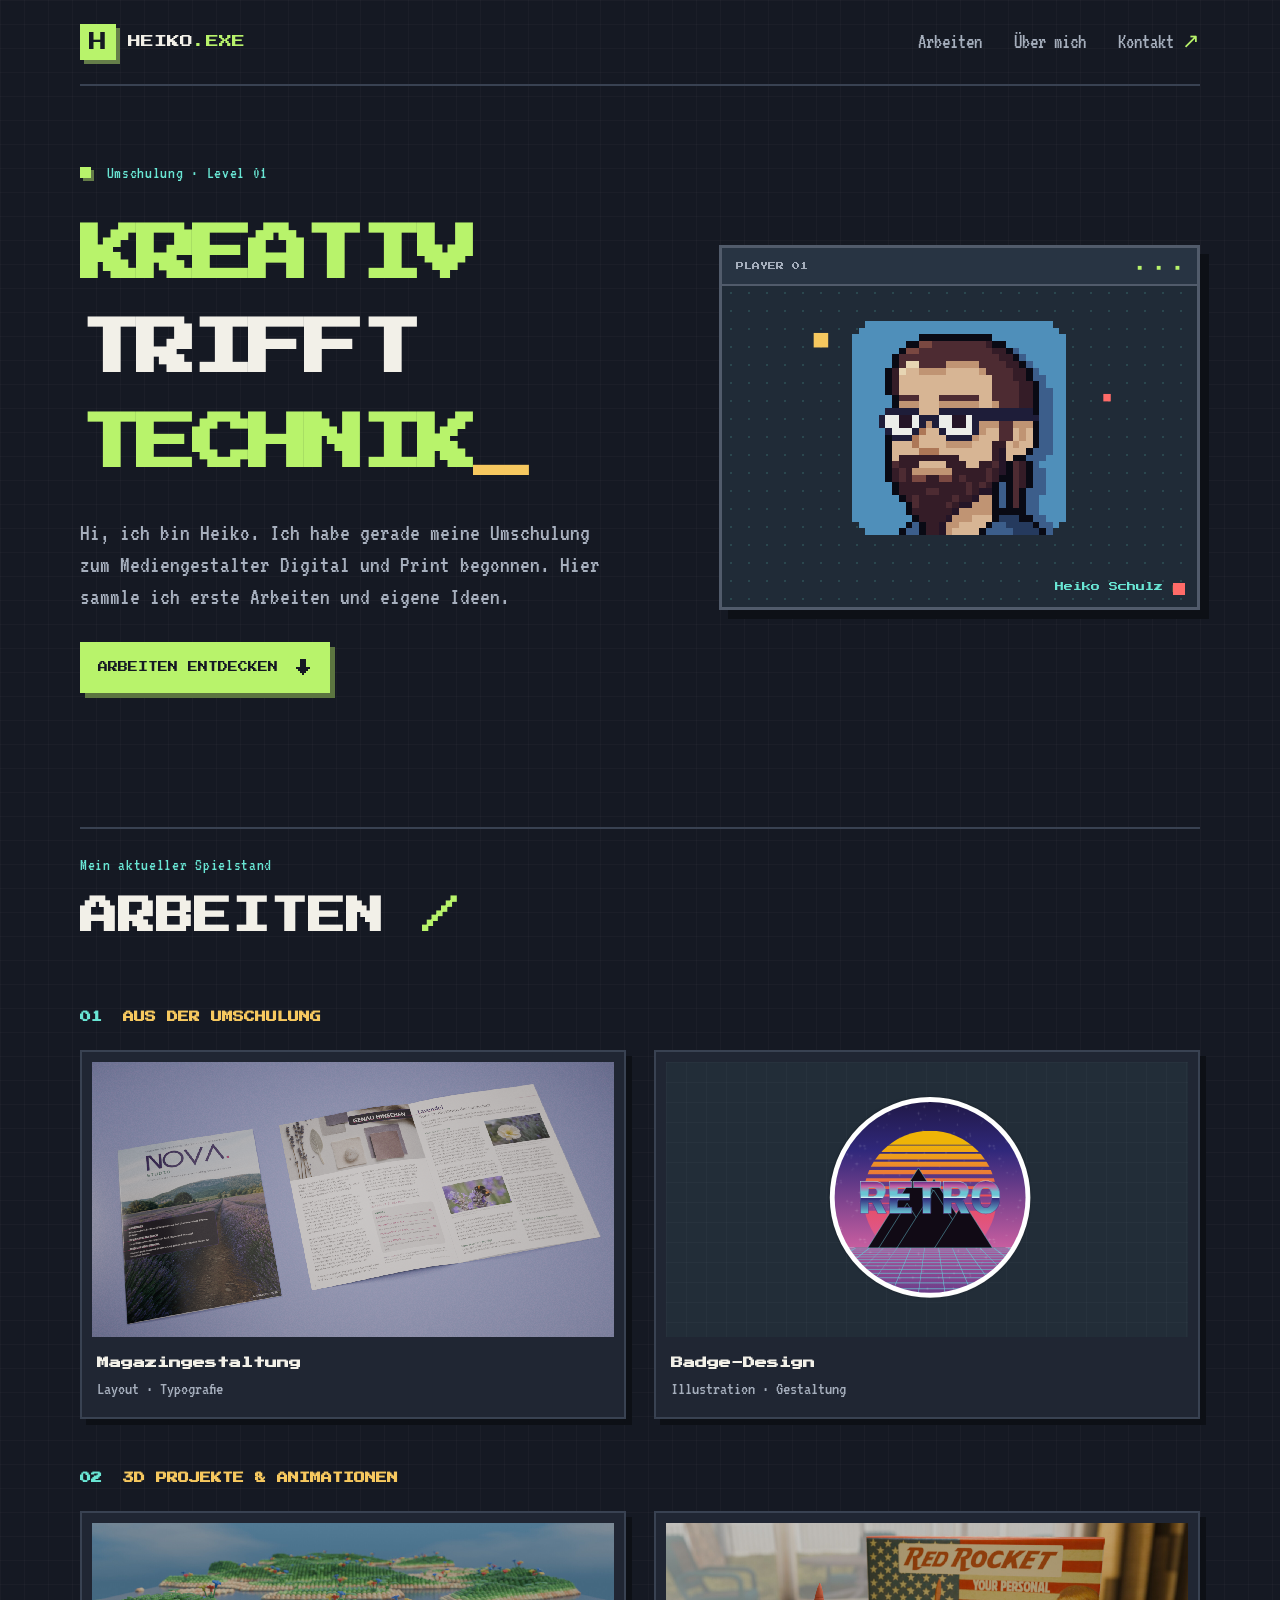
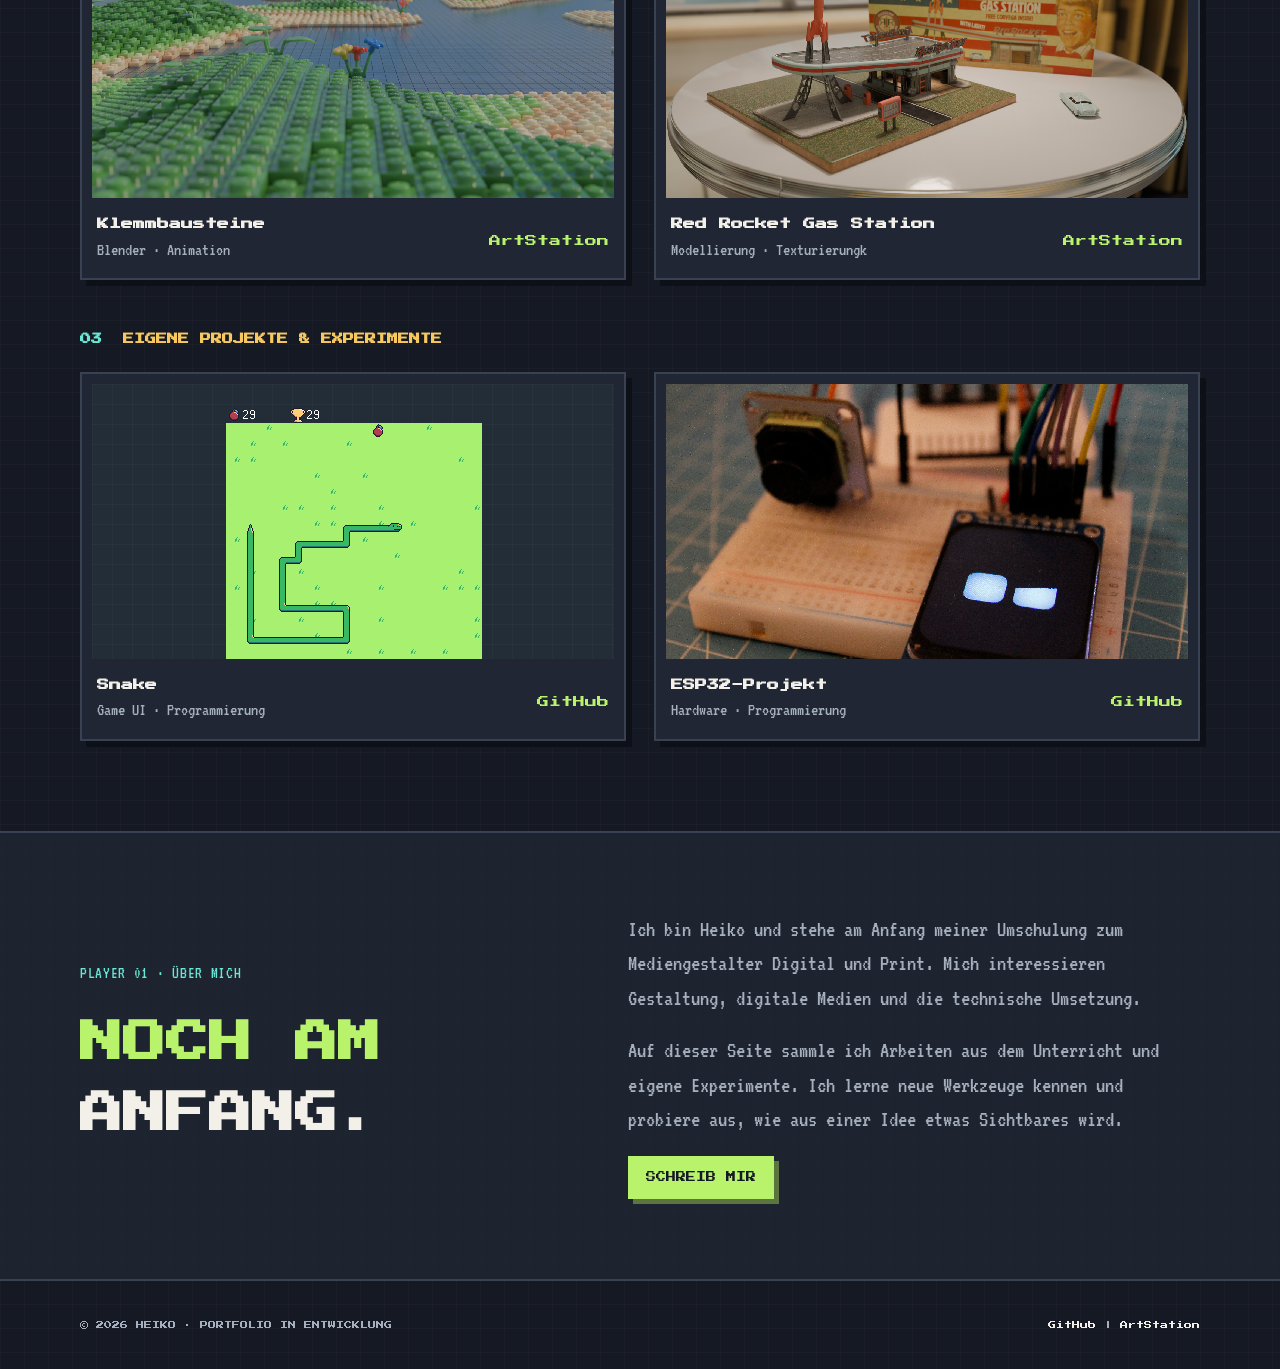
==== commit 77f75320: "changed order" ====
--- a/index.html
+++ b/index.html
@@ -8,7 +8,7 @@
     <meta name="description"
         content="Heikos Portfolio mit ersten Arbeiten aus der Umschulung zum Mediengestalter und persönlichen Projekten. Gestaltung trifft Technik im Pixelart-Stil.">
     <title>Heiko — Pixel Portfolio</title>
-    <link rel="stylesheet" href="style.css">
+    <link rel="stylesheet" href="../style.css">
     <link rel="preconnect" href="https://fonts.googleapis.com">
     <link rel="preconnect" href="https://fonts.gstatic.com" crossorigin>
     <link href="https://fonts.googleapis.com/css2?family=Press+Start+2P&family=VT323&display=swap" rel="stylesheet">
@@ -81,7 +81,39 @@
                 </article>
             </div>
 
-            <h3 class="group-label personal-label"><span>02</span> EIGENE PROJEKTE & EXPERIMENTE</h3>
+            <h3 class="group-label personal-label"><span>02</span> 3D PROJEKTE & ANIMATIONEN</h3>
+            <div class="project-grid personal-projects">
+                <article class="project-card">
+                    <div class="project-image pixel-preview desktop-preview"
+                        aria-label="Abstrakte Vorschau einer Desktop-Oberfläche">
+                        <img src="/images/3D/klemmbausteine.jpg">
+                    </div>
+                    <div class="project-info">
+                        <div>
+                            <h4>Klemmbausteine</h4>
+                            <p>Blender · Animation</p>
+                        </div>
+                        <span class="pixel-arrow" aria-hidden="true"><a
+                                href="https://www.artstation.com/artwork/obvYyB">ArtStation</a></span>
+                    </div>
+                </article>
+
+                <article class="project-card">
+                    <div class="project-image pixel-preview cube-preview" aria-label="Pixelgrafik aus drei Würfeln">
+                        <img src="/images/3D/RedRrocket.jpg">
+                    </div>
+                    <div class="project-info">
+                        <div>
+                            <h4>Red Rocket Gas Station</h4>
+                            <p>Modellierung · Texturierungk</p>
+                        </div>
+                        <span class="pixel-arrow" aria-hidden="true"><a
+                                href="https://www.artstation.com/artwork/YBDkG3">ArtStation</a></span>
+                    </div>
+                </article>
+            </div>
+
+            <h3 class="group-label personal-label"><span>03</span> EIGENE PROJEKTE & EXPERIMENTE</h3>
             <div class="project-grid personal-projects">
                 <article class="project-card">
                     <div class="project-image pixel-preview snake-preview"
@@ -93,7 +125,8 @@
                             <h4>Snake</h4>
                             <p>Game UI · Programmierung</p>
                         </div>
-                        <span class="pixel-arrow" aria-hidden="true"><a href="https://github.com/HS-Studio/">GitHub</a></span>
+                        <span class="pixel-arrow" aria-hidden="true"><a
+                                href="https://github.com/HS-Studio/GDSnake">GitHub</a></span>
                     </div>
                 </article>
 
@@ -106,42 +139,13 @@
                         <div>
                             <h4>ESP32-Projekt</h4>
                             <p>Hardware · Programmierung</p>
-                        </div><span class="pixel-arrow" aria-hidden="true"><a href="https://github.com/HS-Studio/">GitHub</a></span>
+                        </div><span class="pixel-arrow" aria-hidden="true"><a
+                                href="https://github.com/HS-Studio/DesktopBuddy">GitHub</a></span>
                     </div>
                 </article>
 
+            </div>
 
-
-            </div>
-            <h3 class="group-label personal-label"><span>03</span> 3D PROJEKTE & ANIMATIONEN</h3>
-            <div class="project-grid personal-projects">
-                <article class="project-card">
-                    <div class="project-image pixel-preview desktop-preview"
-                        aria-label="Abstrakte Vorschau einer Desktop-Oberfläche">
-                    <img src="/images/3D/klemmbausteine.jpg">
-                    </div>
-                    <div class="project-info">
-                        <div>
-                            <h4>Klemmbausteine</h4>
-                            <p>Blender · Animation</p>
-                        </div>
-                        <span class="pixel-arrow" aria-hidden="true"><a href="https://www.artstation.com/heiko-schulz">ArtStation</a></span>
-                    </div>
-                </article>
-
-                <article class="project-card">
-                    <div class="project-image pixel-preview cube-preview" aria-label="Pixelgrafik aus drei Würfeln">
-                    <img src="/images/3D/RedRrocket.jpg">
-                    </div>
-                    <div class="project-info">
-                        <div>
-                            <h4>3D & digitale Experimente</h4>
-                            <p>Modellierung · Technik</p>
-                        </div>
-                        <span class="pixel-arrow" aria-hidden="true"><a href="https://www.artstation.com/heiko-schulz">ArtStation</a></span>
-                    </div>
-                </article>
-            </div>
         </section>
 
         <section class="about-section" id="ueber-mich">
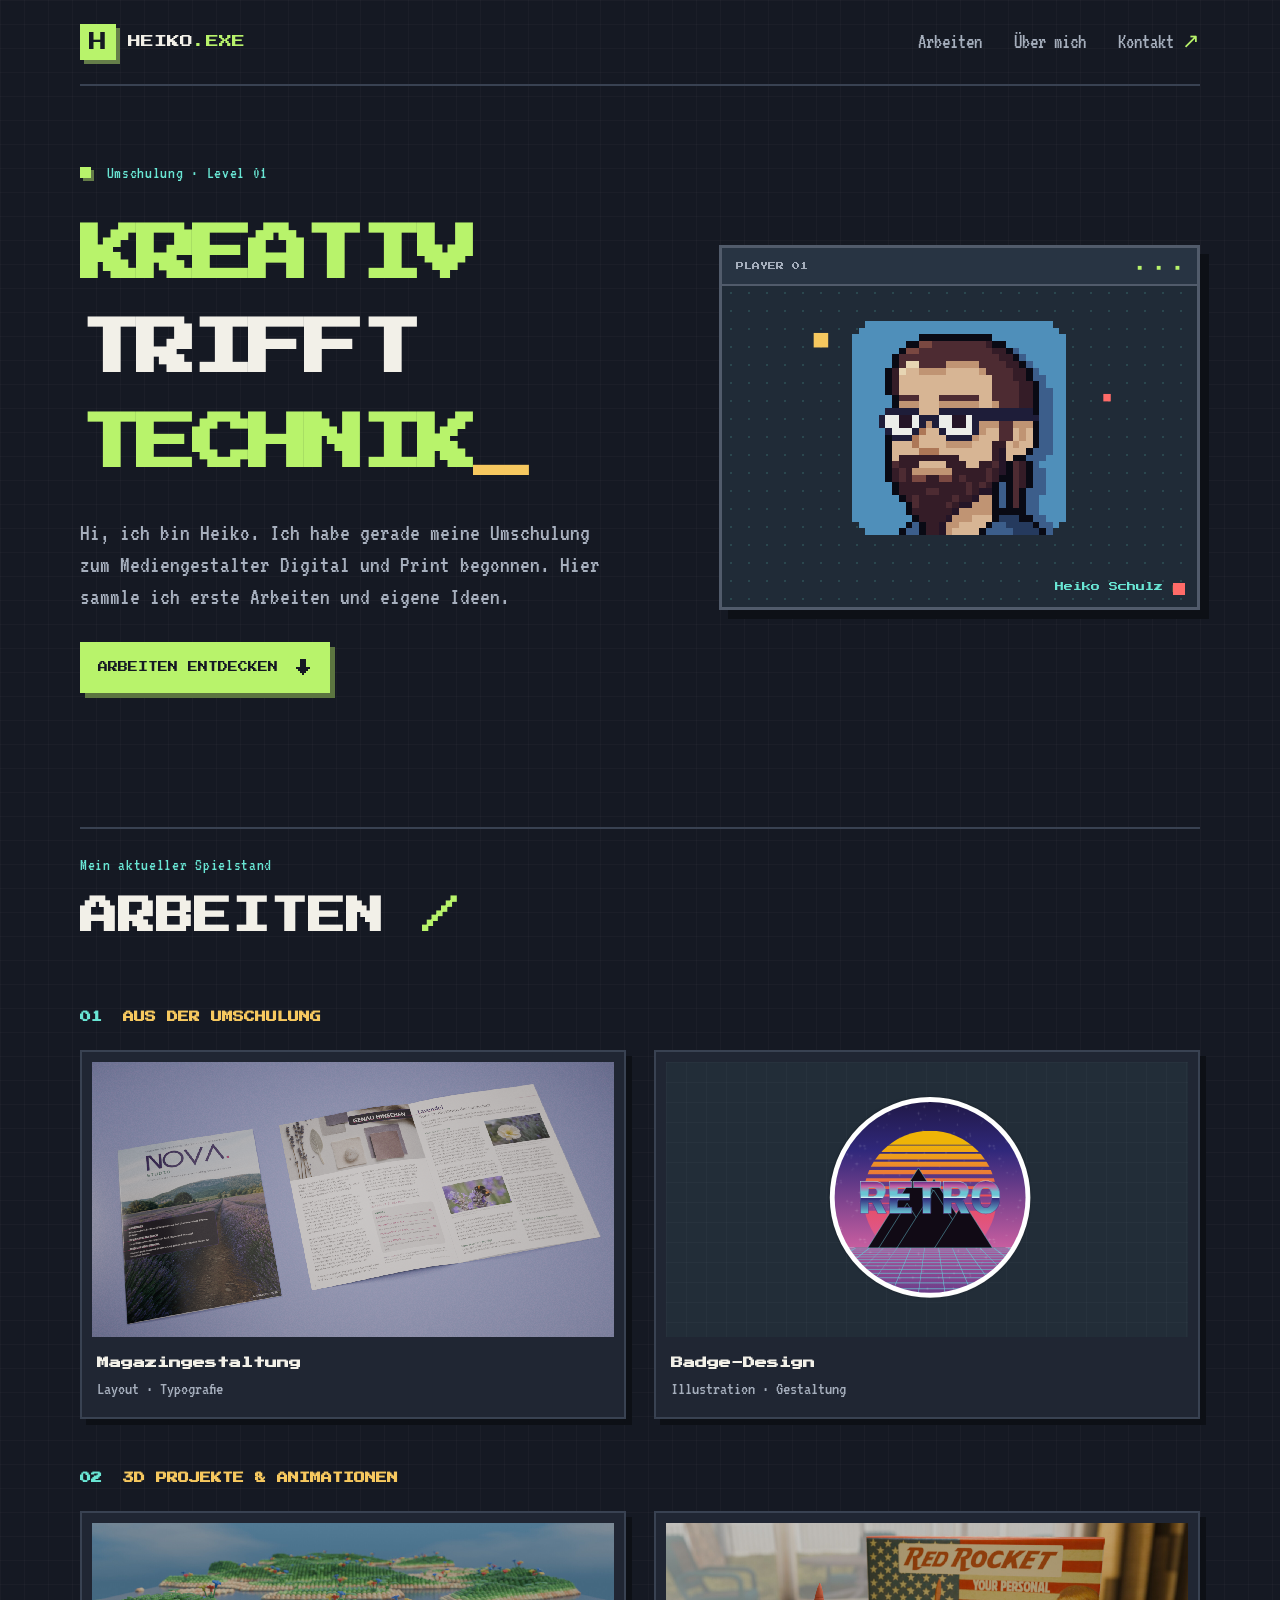
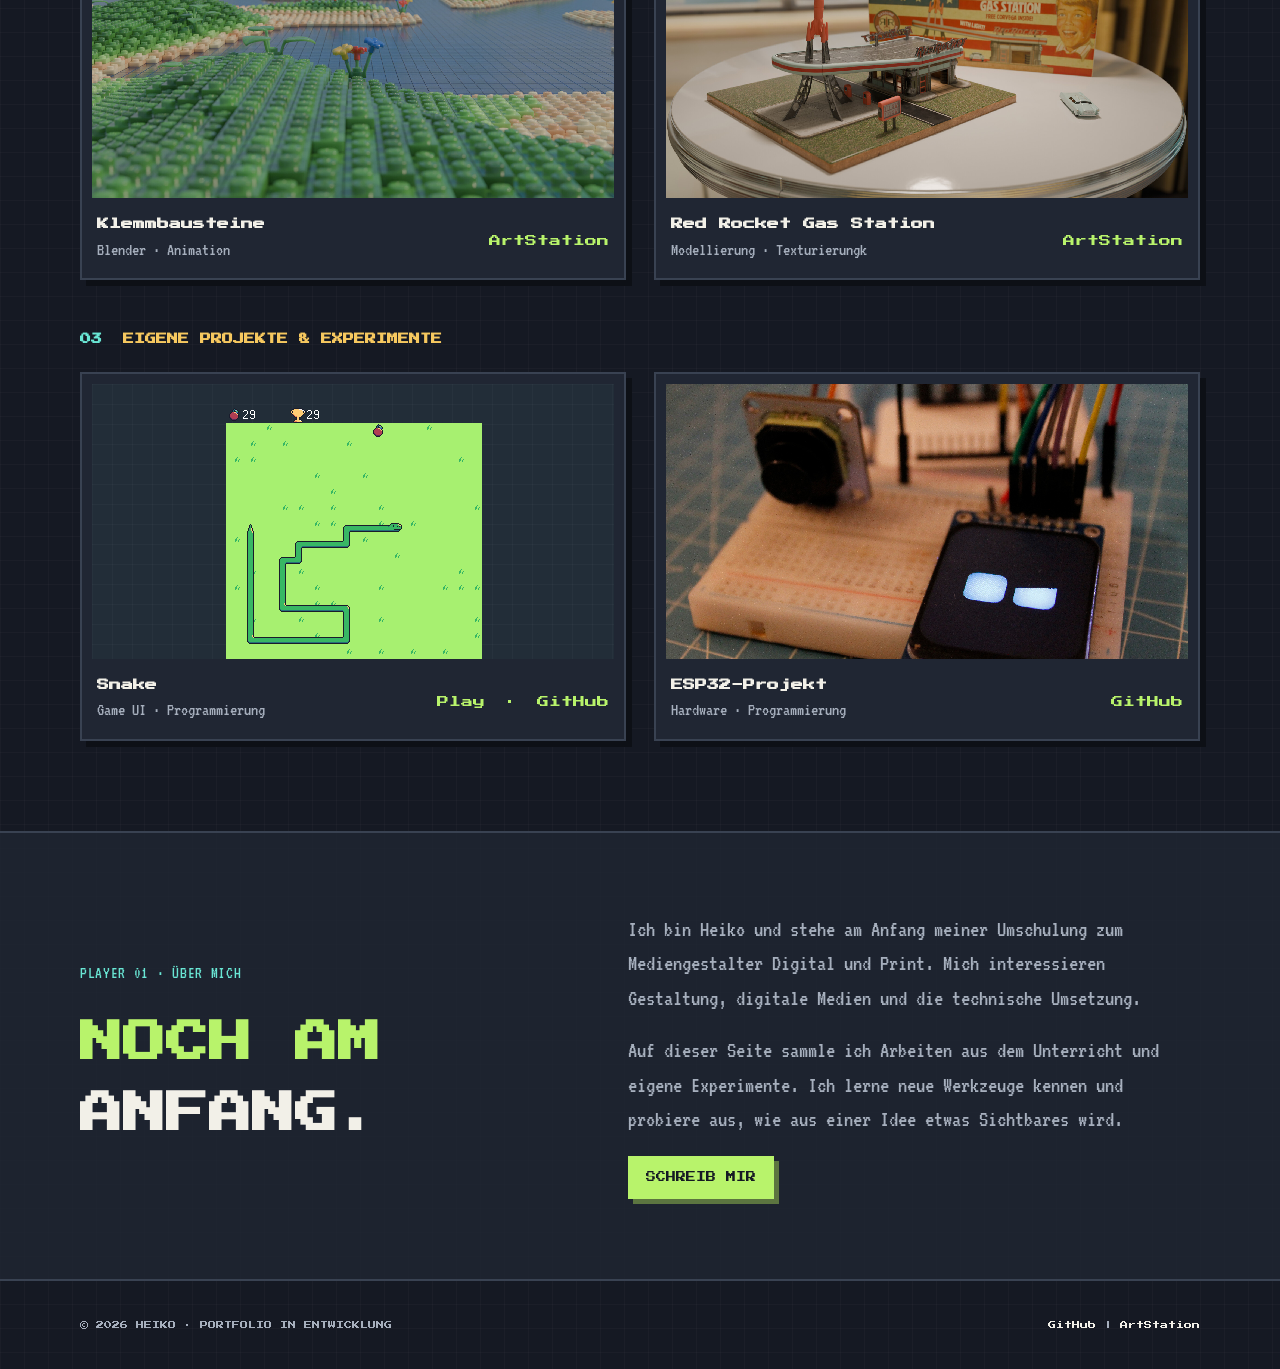
==== commit cf2940ea: "add target="_blank" to external links and Play button to snake game" ====
--- a/index.html
+++ b/index.html
@@ -94,7 +94,7 @@
                             <p>Blender · Animation</p>
                         </div>
                         <span class="pixel-arrow" aria-hidden="true"><a
-                                href="https://www.artstation.com/artwork/obvYyB">ArtStation</a></span>
+                                href="https://www.artstation.com/artwork/obvYyB" target="_blank">ArtStation</a></span>
                     </div>
                 </article>
 
@@ -108,7 +108,7 @@
                             <p>Modellierung · Texturierungk</p>
                         </div>
                         <span class="pixel-arrow" aria-hidden="true"><a
-                                href="https://www.artstation.com/artwork/YBDkG3">ArtStation</a></span>
+                                href="https://www.artstation.com/artwork/YBDkG3" target="_blank">ArtStation</a></span>
                     </div>
                 </article>
             </div>
@@ -125,8 +125,11 @@
                             <h4>Snake</h4>
                             <p>Game UI · Programmierung</p>
                         </div>
-                        <span class="pixel-arrow" aria-hidden="true"><a
-                                href="https://github.com/HS-Studio/GDSnake">GitHub</a></span>
+                        <span class="pixel-arrow" aria-hidden="true">
+                            <a href="https://hs-studio.github.io/projects/snake/" target="_blank">Play</a>
+                            <span>·</span>
+                            <a href="https://github.com/HS-Studio/GDSnake" target="_blank">GitHub</a>
+                        </span>
                     </div>
                 </article>
 
@@ -140,7 +143,7 @@
                             <h4>ESP32-Projekt</h4>
                             <p>Hardware · Programmierung</p>
                         </div><span class="pixel-arrow" aria-hidden="true"><a
-                                href="https://github.com/HS-Studio/DesktopBuddy">GitHub</a></span>
+                                href="https://github.com/HS-Studio/DesktopBuddy" target="_blank">GitHub</a></span>
                     </div>
                 </article>
 
@@ -168,9 +171,9 @@
     <footer class="site-footer wrap" id="kontakt">
         <p>© 2026 HEIKO · PORTFOLIO IN ENTWICKLUNG</p>
         <div>
-            <a href="https://github.com/HS-Studio/">GitHub</a>
+            <a href="https://github.com/HS-Studio/" target="_blank">GitHub</a>
             <span> | </span>
-            <a href="https://www.artstation.com/heiko-schulz">ArtStation</a>
+            <a href="https://www.artstation.com/heiko-schulz" target="_blank">ArtStation</a>
         </div>
     </footer>
 </body>
--- a/style.css
+++ b/style.css
@@ -401,7 +401,7 @@
     font-size: 20px;
 }
 
-.pixel-arrow a{
+.pixel-arrow a, .pixel-arrow span{
     font-size: 12px;
 }
 
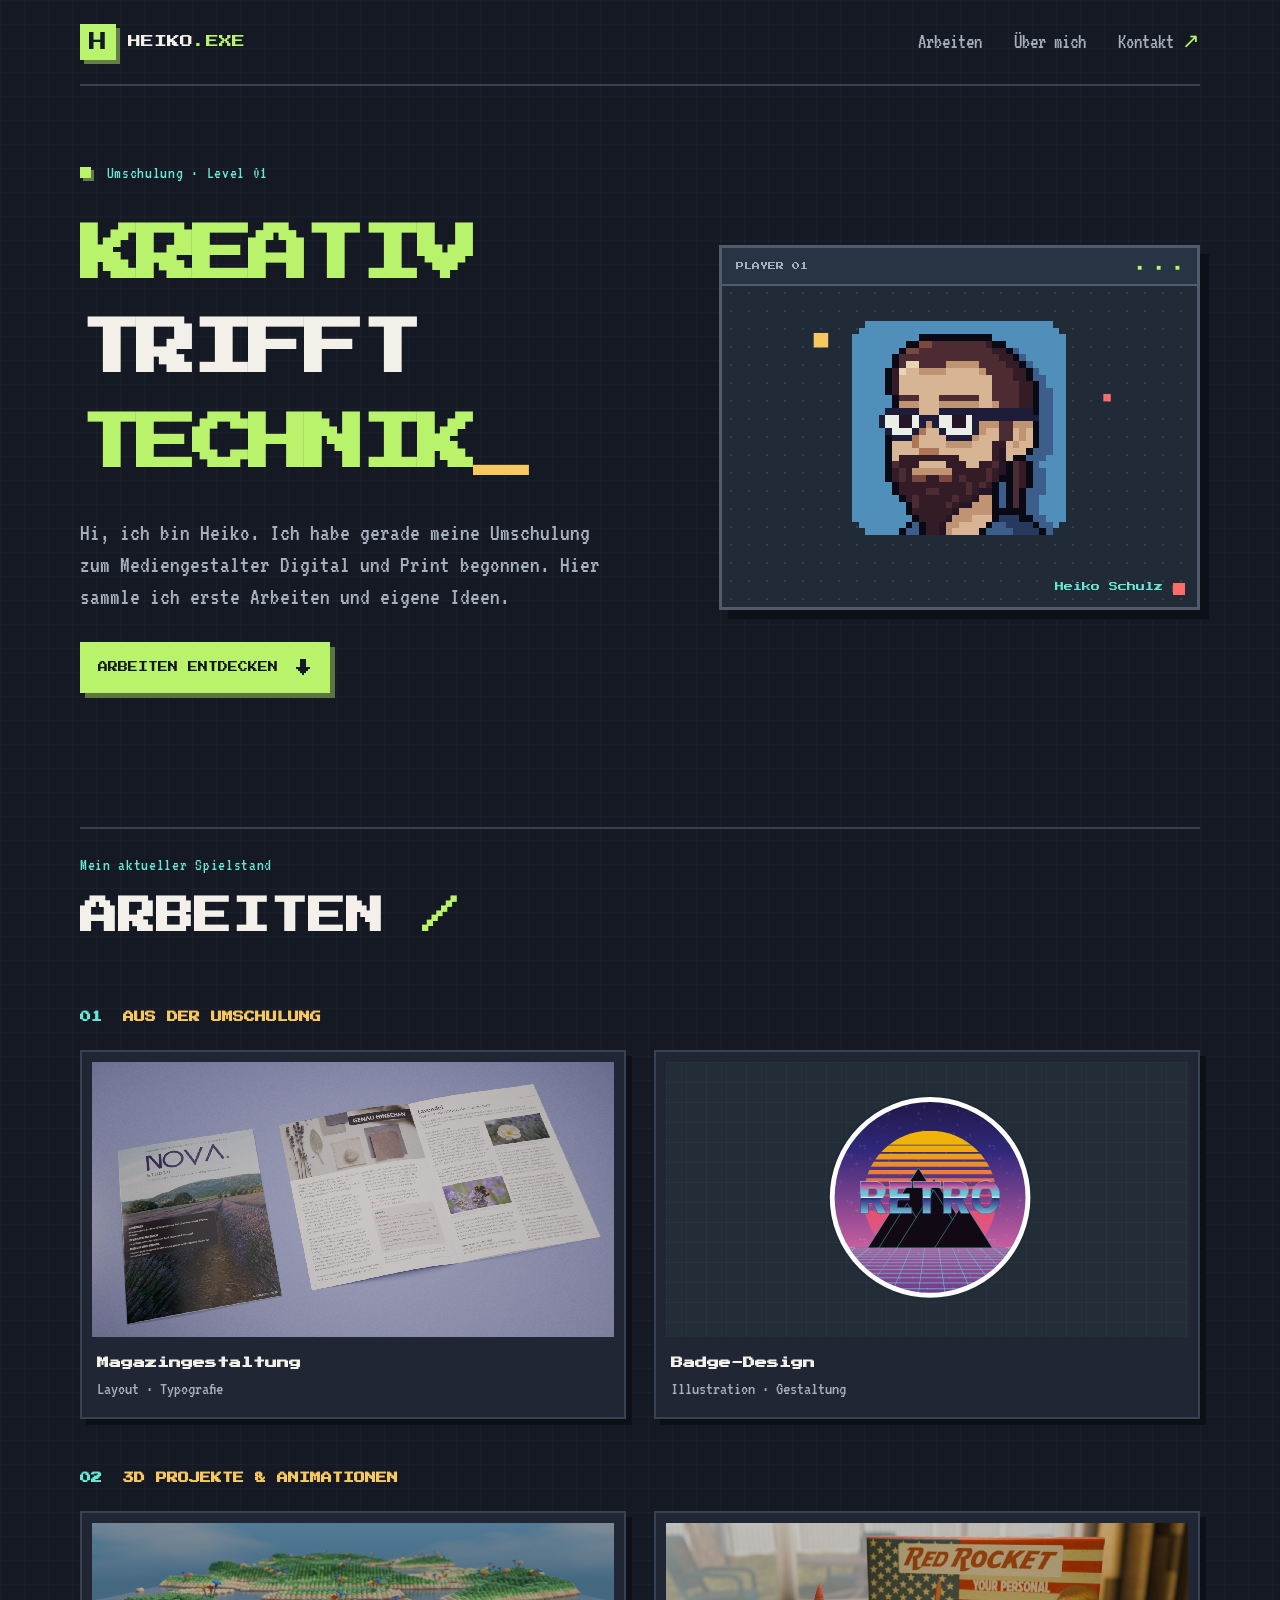
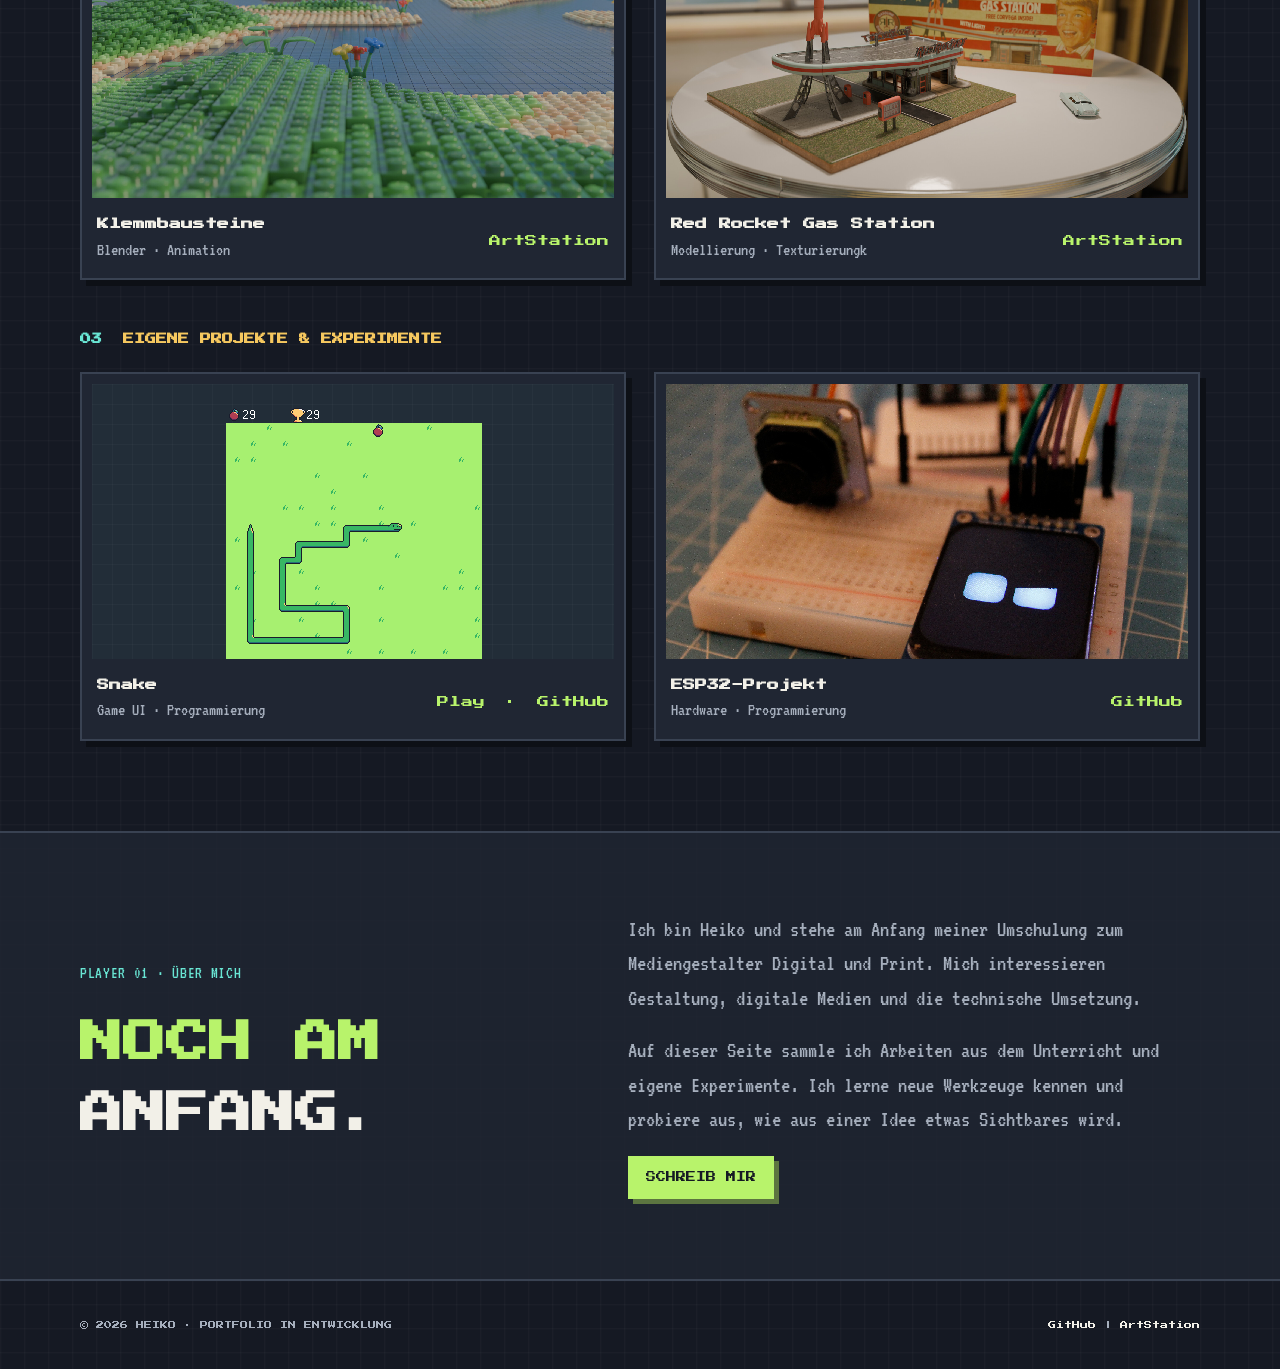
==== commit c2927a59: "fix stylesheet path and remove unused CSS rules" ====
--- a/index.html
+++ b/index.html
@@ -8,7 +8,7 @@
     <meta name="description"
         content="Heikos Portfolio mit ersten Arbeiten aus der Umschulung zum Mediengestalter und persönlichen Projekten. Gestaltung trifft Technik im Pixelart-Stil.">
     <title>Heiko — Pixel Portfolio</title>
-    <link rel="stylesheet" href="../style.css">
+    <link rel="stylesheet" href="style.css">
     <link rel="preconnect" href="https://fonts.googleapis.com">
     <link rel="preconnect" href="https://fonts.gstatic.com" crossorigin>
     <link href="https://fonts.googleapis.com/css2?family=Press+Start+2P&family=VT323&display=swap" rel="stylesheet">
@@ -178,4 +178,4 @@
     </footer>
 </body>
 
-</html>+</html>
--- a/style.css
+++ b/style.css
@@ -11,11 +11,12 @@
     --pink: #ff6b68;
     --pixel-font: "Press Start 2P", "Courier New", monospace;
     --body-font: "VT323", "Courier New", monospace;
-    --grid-bg: linear-gradient(rgba(255, 255, 255, .025) 1px, transparent 1px), linear-gradient(90deg, rgba(255, 255, 255, .025) 1px, transparent 1px);
+    --grid-bg: url('data:image/svg+xml;charset=UTF-8,<svg width="10" height="10" viewBox="0 0 10 10" xmlns="http://www.w3.org/2000/svg"> <line x1="0" y1=".25" x2="10" y2=".25" stroke="rgba(255, 255, 255, .025)" stroke-width=".5" /> <line x1=".25" y1="0" x2=".25" y2="10" stroke="rgba(255, 255, 255, .025)" stroke-width=".5" /> </svg>');
 }
 
 * {
     box-sizing: border-box;
+    user-select: none;
 }
 
 html {
@@ -237,12 +238,6 @@
     letter-spacing: 3px;
 }
 
-.pixel-character {
-    width: min(58%, 220px);
-    margin-top: 30px;
-    filter: drop-shadow(8px 8px 0 rgba(0, 0, 0, .28));
-}
-
 .hero-art-caption {
     position: absolute;
     right: 20px;
@@ -321,10 +316,6 @@
     display: grid;
     grid-template-columns: repeat(2, minmax(0, 1fr));
     gap: 28px;
-}
-
-.personal-projects {
-    grid-template-columns: repeat(2, minmax(0, 1fr));
 }
 
 .project-card {
@@ -362,17 +353,6 @@
     object-fit: contain;
 }
 
-.image-index {
-    position: absolute;
-    bottom: 10px;
-    left: 10px;
-    padding: 4px 7px;
-    background: var(--bg);
-    color: var(--green);
-    font-family: var(--pixel-font);
-    font-size: 8px;
-}
-
 .project-info {
     min-height: 70px;
     padding: 13px 5px 3px;
@@ -411,46 +391,8 @@
     background-size: 20px 20px;
 }
 
-.preview-tag {
-    position: absolute;
-    left: 14px;
-    bottom: 12px;
-    color: var(--cyan);
-    font-family: var(--pixel-font);
-    font-size: 8px;
-}
-
 .desktop-preview {
     display: block;
-}
-
-.mini-window {
-    position: absolute;
-    display: block;
-    width: 40%;
-    height: 45%;
-    border: 3px solid var(--green);
-    background: #161c25;
-    box-shadow: 7px 7px 0 rgba(0, 0, 0, .35);
-}
-
-.window-a {
-    top: 18%;
-    left: 14%;
-}
-
-.window-b {
-    top: 29%;
-    left: 34%;
-    border-color: var(--cyan);
-}
-
-.window-c {
-    top: 40%;
-    left: 54%;
-    width: 30%;
-    height: 34%;
-    border-color: var(--yellow);
 }
 
 .snake-preview img {
@@ -462,37 +404,8 @@
     background-color: #202d37;
 }
 
-
-
 .cube-preview {
     background-color: #282c40;
-}
-
-.pixel-cube {
-    position: absolute;
-    width: 54px;
-    height: 54px;
-    transform: rotate(45deg) skew(-8deg, -8deg);
-    border: 4px solid #151923;
-    background: var(--green);
-    box-shadow: 8px 8px 0 rgba(0, 0, 0, .3);
-}
-
-.cube-a {
-    top: 22%;
-    left: 29%;
-}
-
-.cube-b {
-    top: 43%;
-    left: 48%;
-    background: var(--cyan);
-}
-
-.cube-c {
-    top: 25%;
-    left: 65%;
-    background: var(--yellow);
 }
 
 .about-section {
@@ -527,22 +440,6 @@
     line-height: 1.5;
 }
 
-.about-note {
-    margin-top: 28px;
-    padding-top: 15px;
-    border-top: 2px dashed #485466;
-    color: var(--yellow);
-    font-family: var(--pixel-font);
-    font-size: 9px;
-    line-height: 2;
-}
-
-.about-note span {
-    padding-right: 8px;
-    color: var(--pink);
-    font-size: 16px;
-}
-
 .site-footer {
     min-height: 88px;
     display: flex;
@@ -608,11 +505,7 @@
         min-height: 310px;
     }
 
-    .pixel-character {
-        width: 180px;
-    }
-
-    .project-image {
+.project-image {
         height: 230px;
     }
 
@@ -683,8 +576,7 @@
         font-size: 9px;
     }
 
-    .project-grid,
-    .personal-projects {
+    .project-grid {
         grid-template-columns: 1fr;
         gap: 22px;
     }
@@ -723,4 +615,4 @@
         animation-duration: .01ms !important;
         transition-duration: .01ms !important;
     }
-}+}
